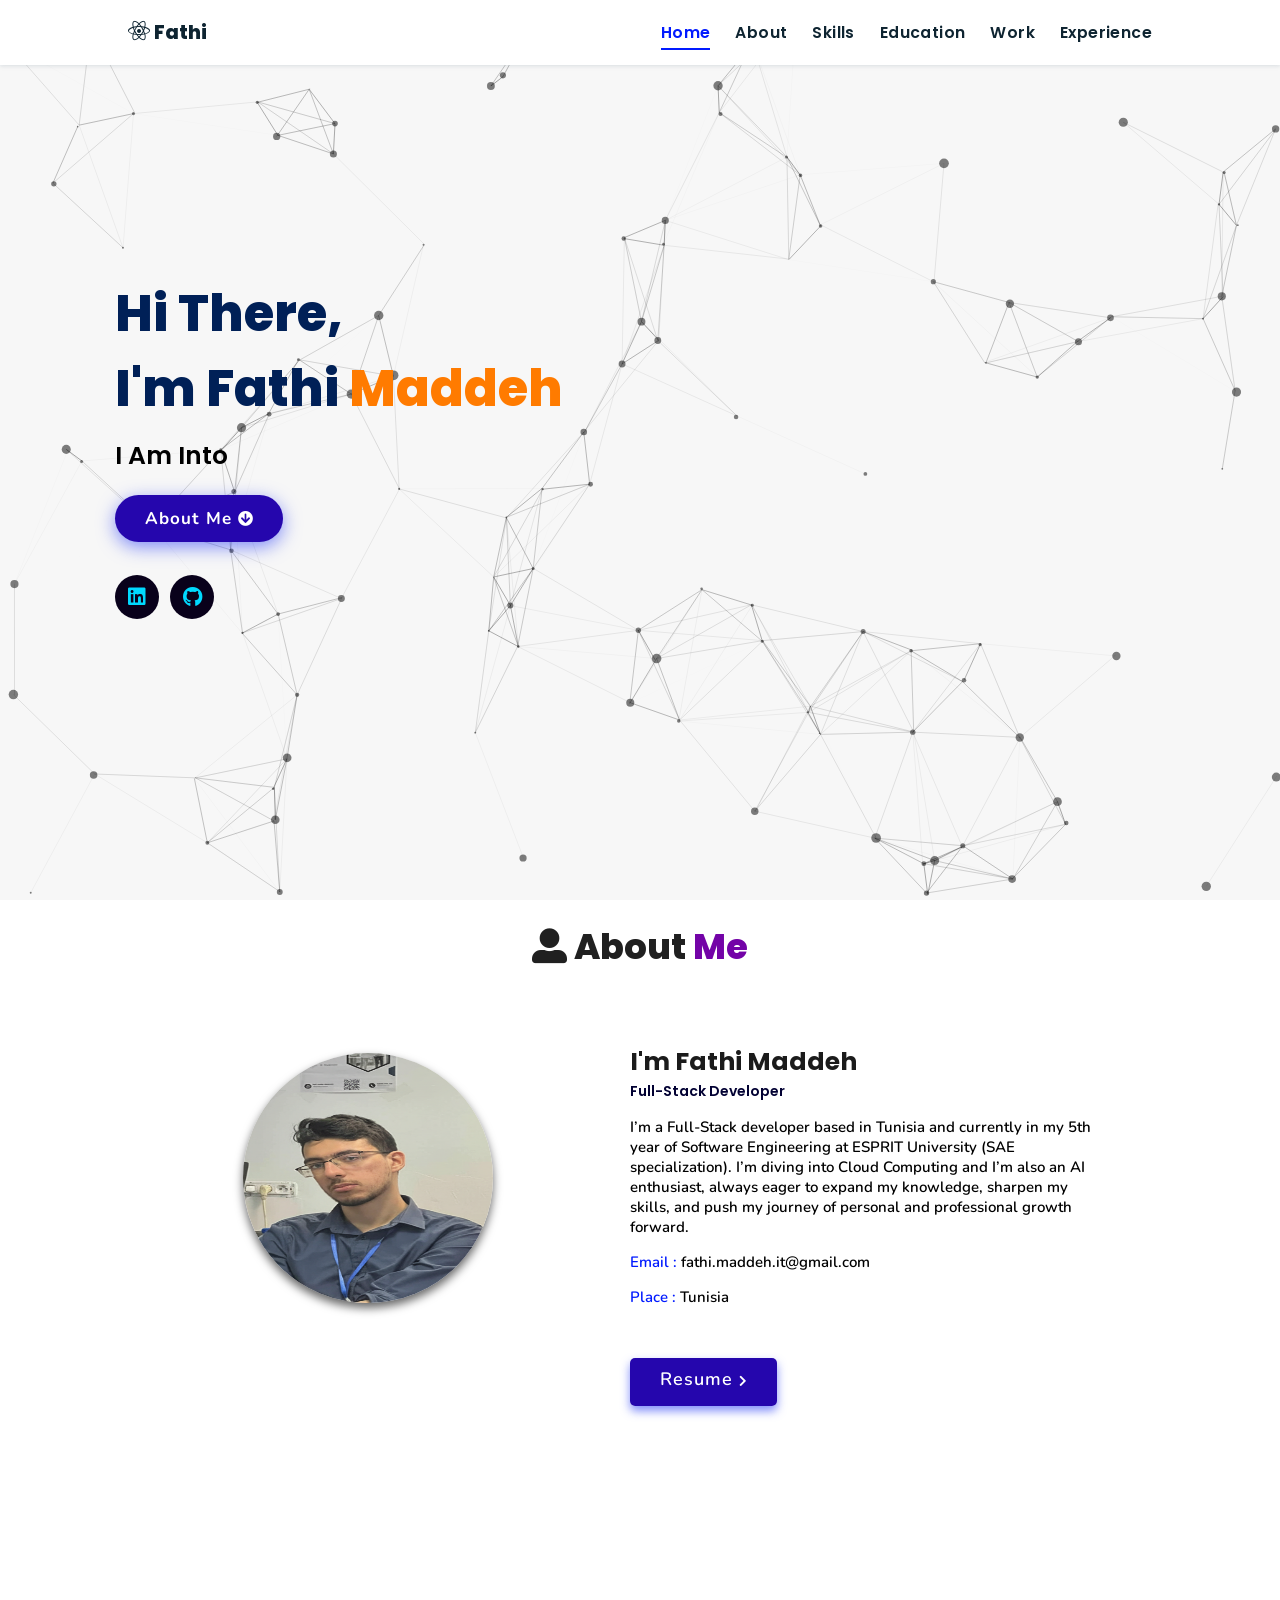
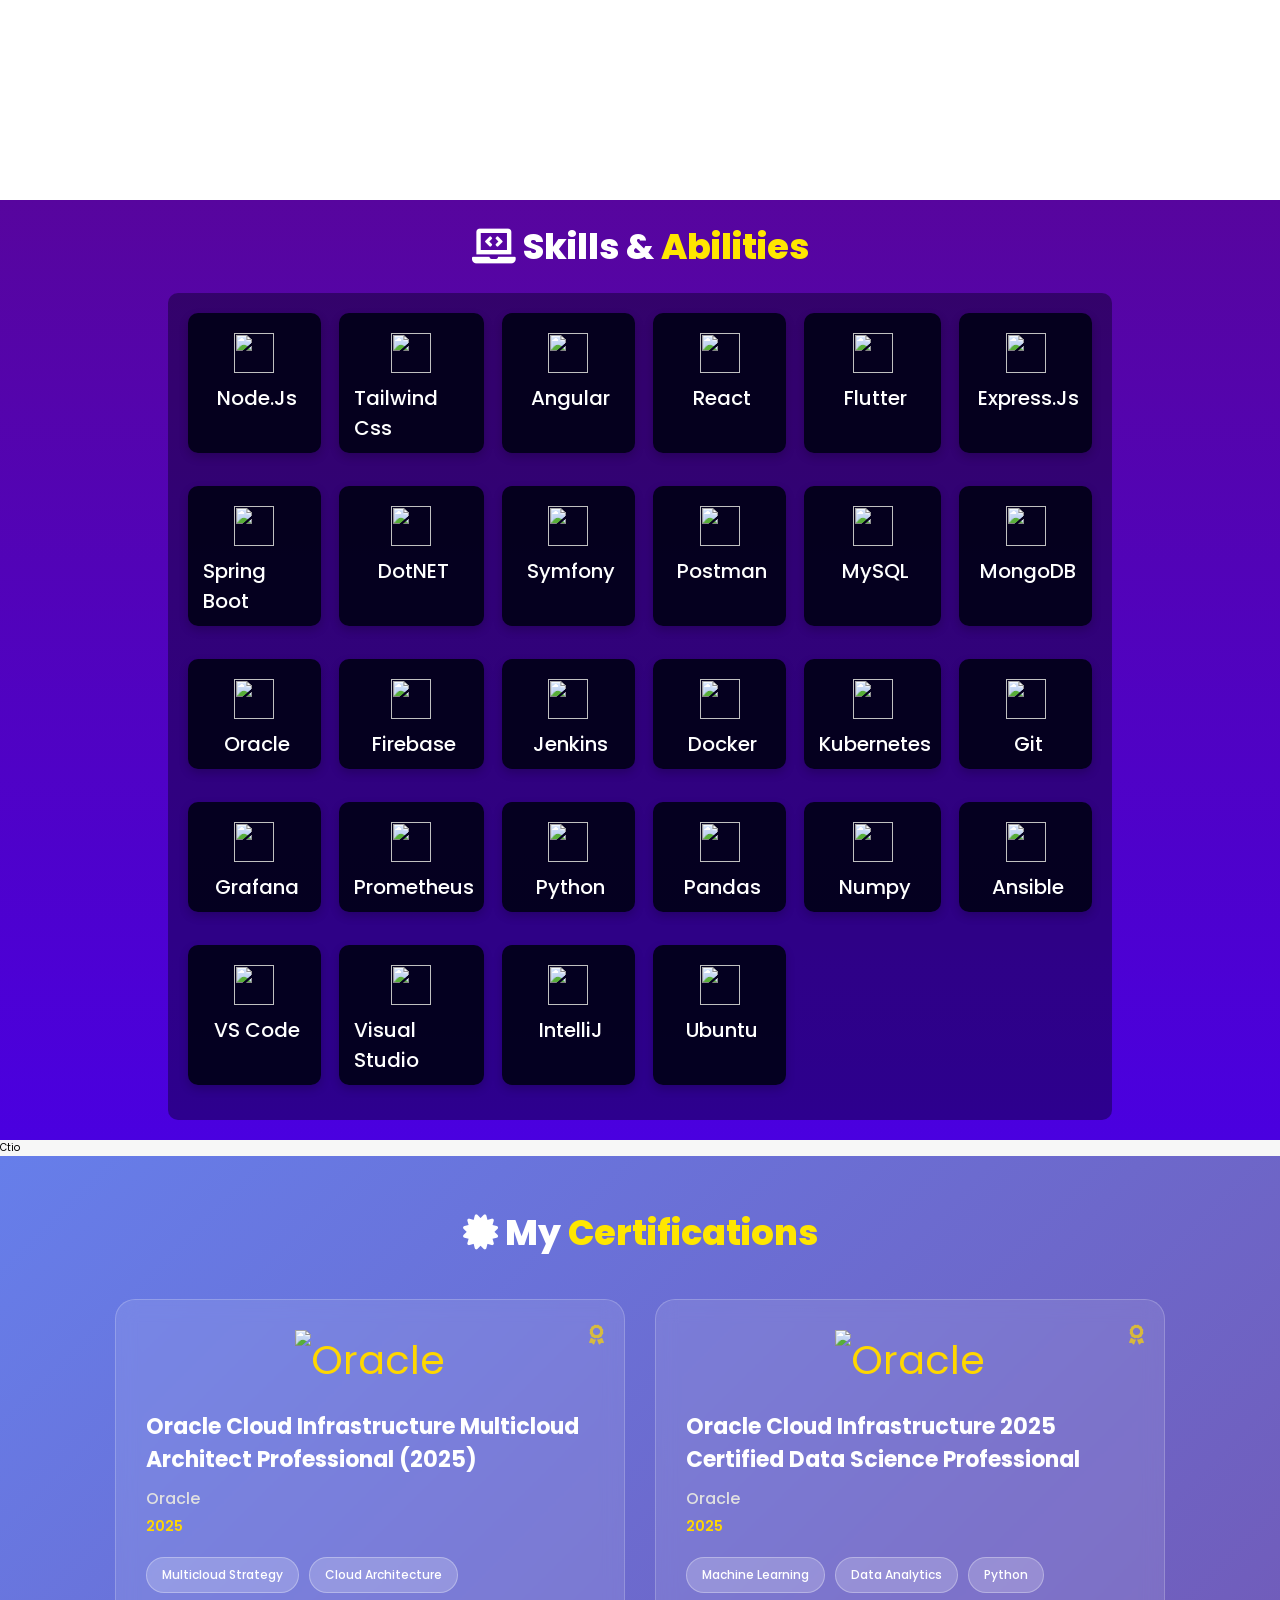
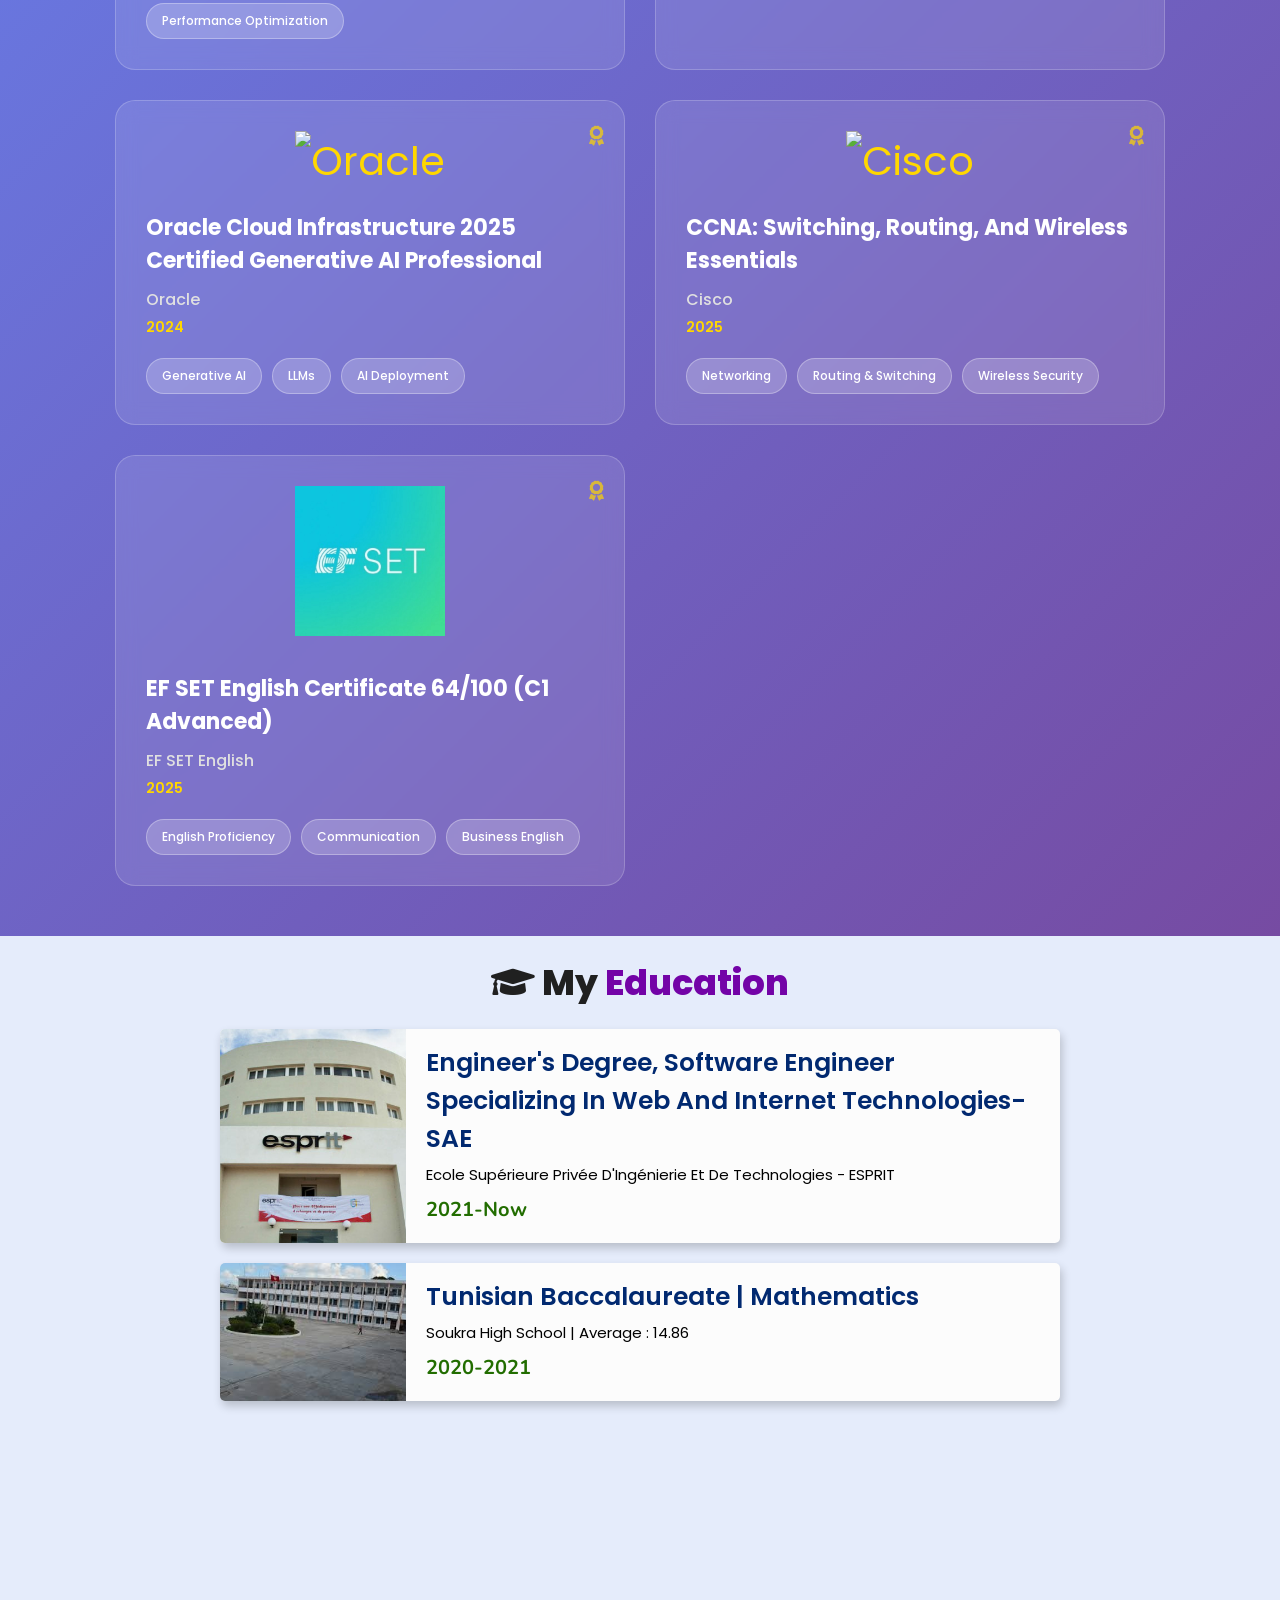
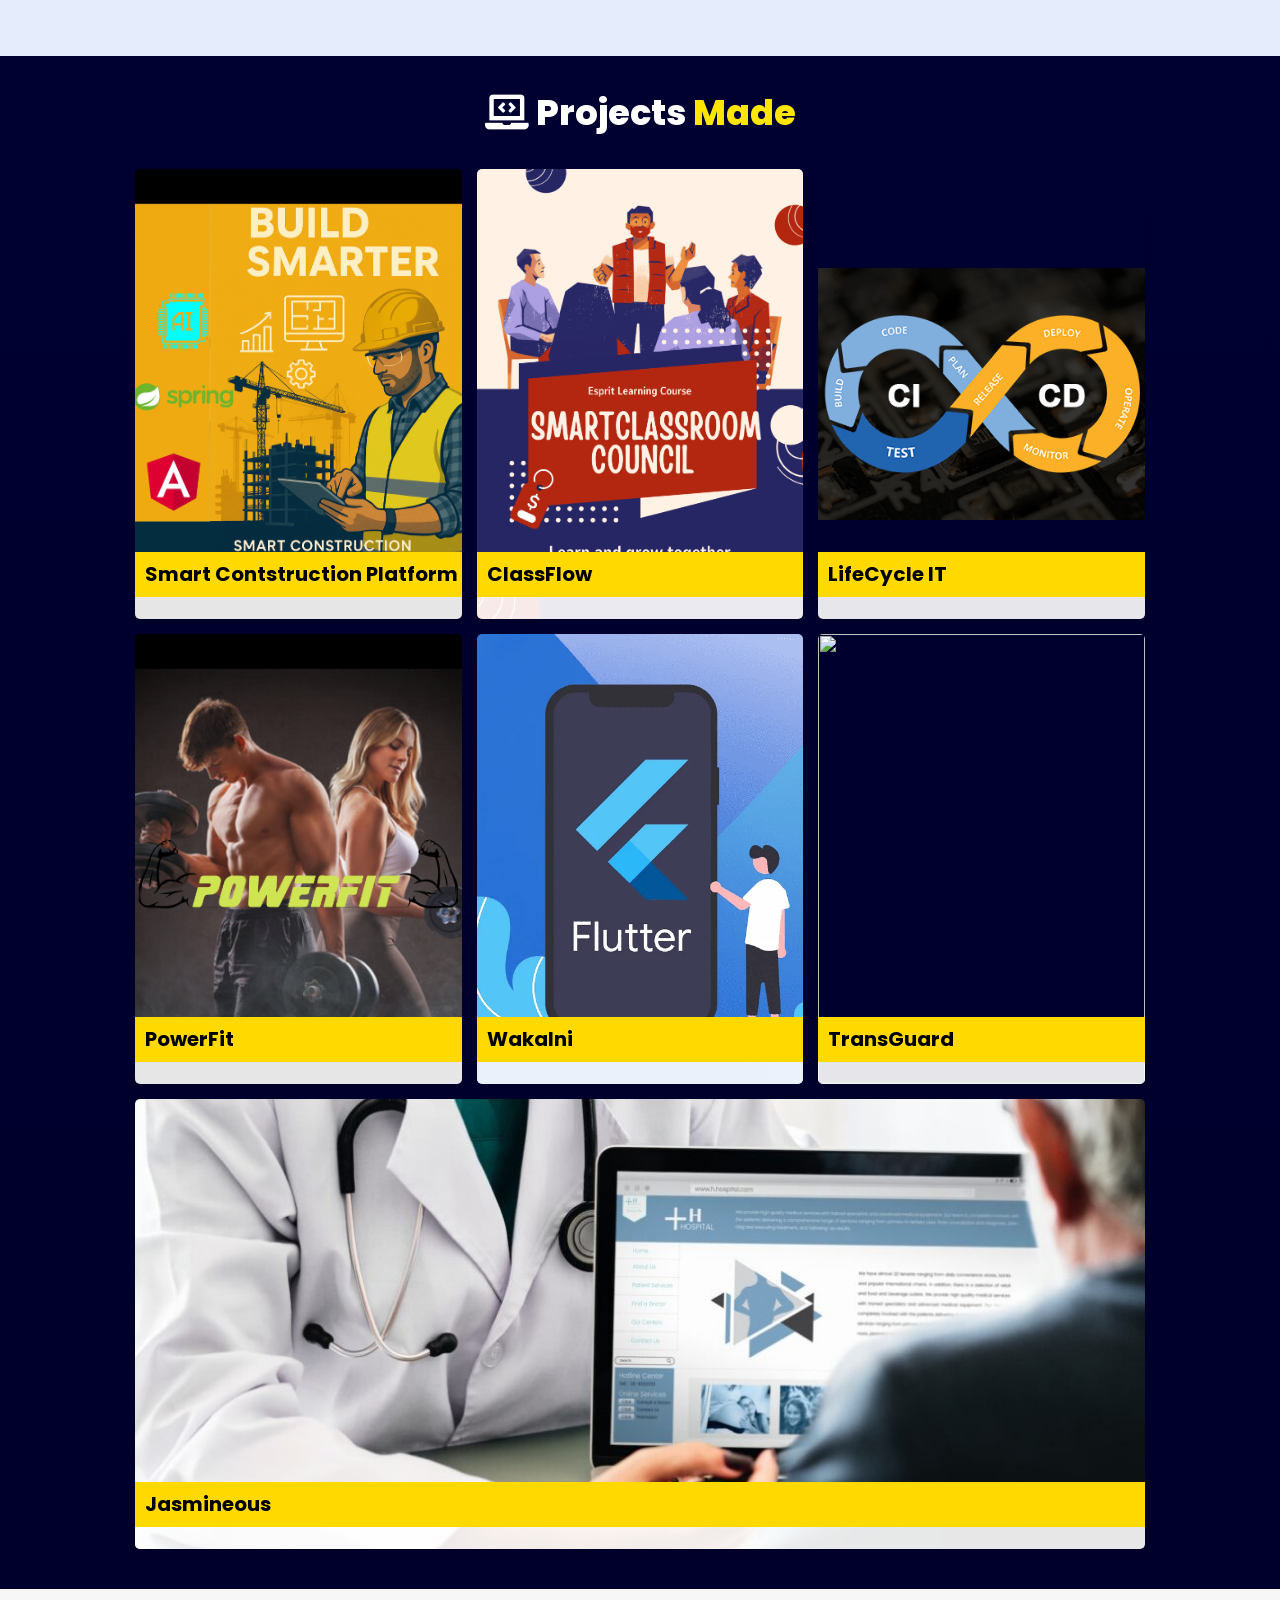
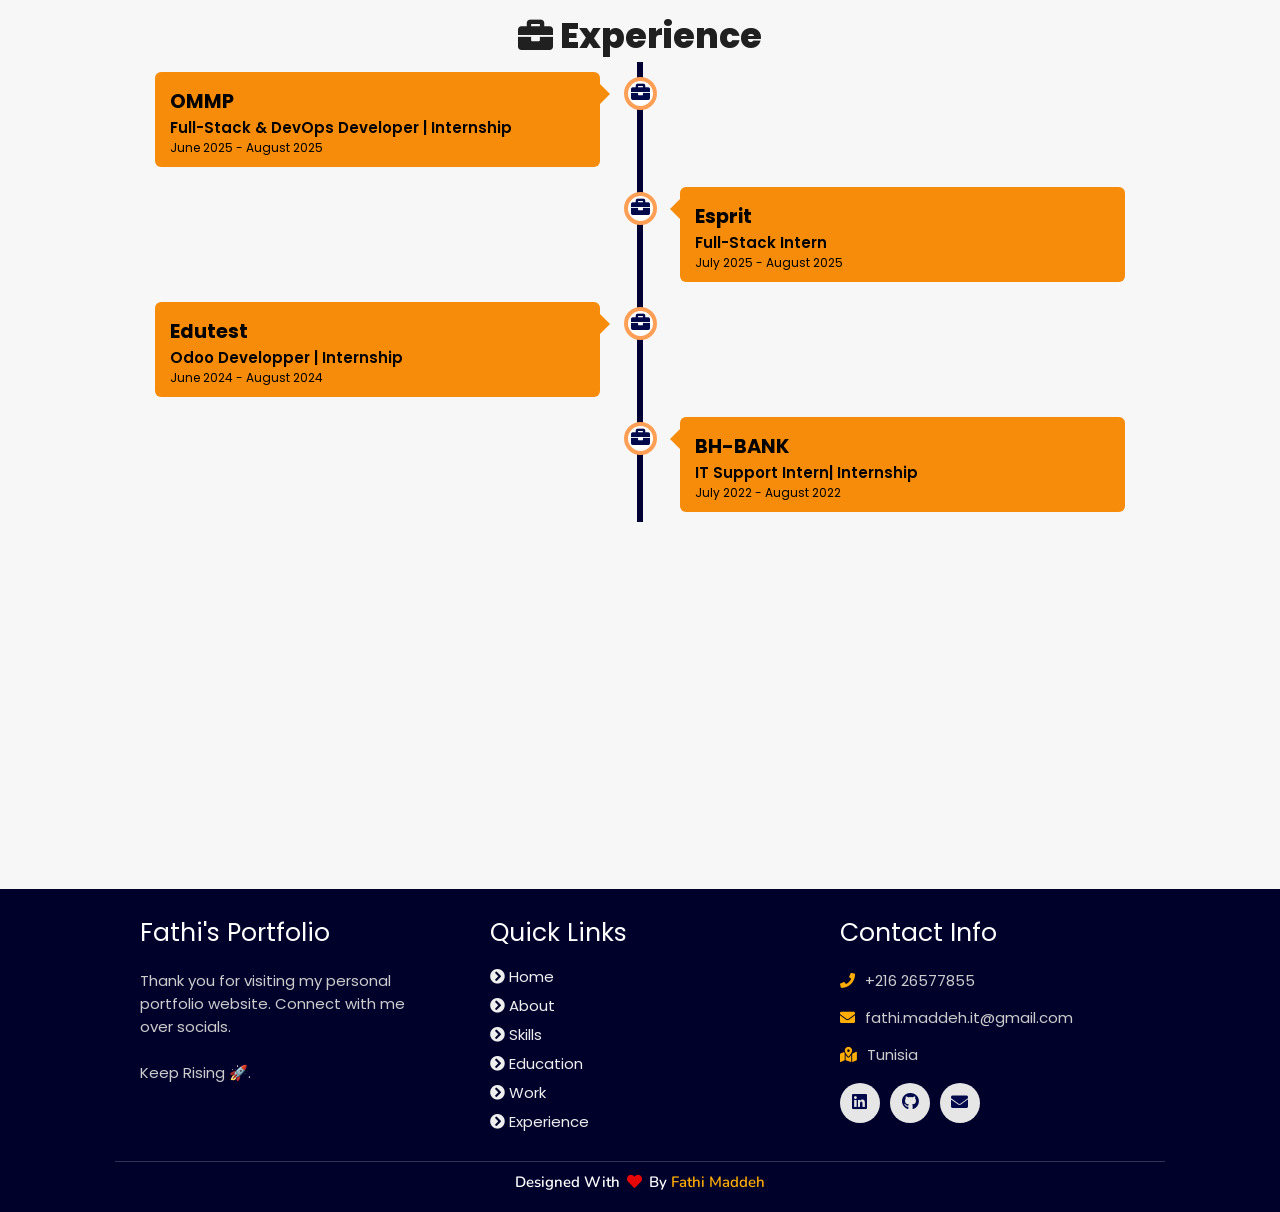
==== index.html @ f74edced "Portfolio update" ====
<!DOCTYPE html>
<html lang="en">
  <head>
    <meta charset="UTF-8" />
    <meta http-equiv="X-UA-Compatible" content="IE=edge" />
    <meta name="viewport" content="width=device-width, initial-scale=1.0" />
    <meta
      name="keywords"
      content="jigar sable, portfolio, jigar, full stack dev, personal portfolio lifecodes, portfolio design, portfolio website, personal portfolio"
    />
    <meta
      name="description"
      content="Welcome to Jigar's Portfolio. Full-Stack Web Developer and Android App Developer"
    />
    <!-- Custom CSS -->
    <link rel="stylesheet" href="./assets/css/style.css" />
    <!-- Font Awesome -->
    <link
      rel="stylesheet"
      href="https://cdnjs.cloudflare.com/ajax/libs/font-awesome/5.15.3/css/all.min.css"
      integrity="sha512-iBBXm8fW90+nuLcSKlbmrPcLa0OT92xO1BIsZ+ywDWZCvqsWgccV3gFoRBv0z+8dLJgyAHIhR35VZc2oM/gI1w=="
      crossorigin="anonymous"
      referrerpolicy="no-referrer"
    />
    <!-- Favicon -->
    <link
      id="favicon"
      rel="shortcut icon"
      href="./assets/images/cmsoon.png"
      type="image/x-png"
    />
    <title>Portfolio | Fathi</title>
  </head>
  <body oncontextmenu="return false">
    <!-- pre loader -->
    <!-- <div class="loader-container">
  <img draggable="false" src="./assets/images/preloader.gif" alt="">
</div> -->

    <!-- navbar starts -->
    <header>
      <a href="/" class="logo"><i class="fab fa-react"></i> Fathi</a>

      <div id="menu" class="fas fa-bars"></div>
      <nav class="navbar">
        <ul>
          <li><a class="active" href="#home">Home</a></li>
          <li><a href="#about">About</a></li>
          <li><a href="#skills">Skills</a></li>
          <li><a href="#education">Education</a></li>
          <li><a href="#work">Work</a></li>
          <li><a href="#experience">Experience</a></li>
          <!-- <li><a href="#contact">Contact</a></li> -->
        </ul>
      </nav>
    </header>
    <!-- navbar ends -->

    <!-- hero section starts -->
    <section class="home" id="home">
      <div id="particles-js"></div>

      <div class="content">
        <h2>
          Hi There,<br />
          I'm Fathi <span>Maddeh</span>
        </h2>
        <p>i am into <span class="typing-text"></span></p>
        <a href="#about" class="btn"
          ><span>About Me</span>
          <i class="fas fa-arrow-circle-down"></i>
        </a>
        <div class="socials">
          <ul class="social-icons">
            <li>
              <a
                class="linkedin"
                aria-label="LinkedIn"
                href="https://www.linkedin.com/in/fathi-maddeh-7323a637a/"
                target="_blank"
                ><i class="fab fa-linkedin"></i
              ></a>
            </li>
            <li>
              <a
                class="github"
                aria-label="GitHub"
                href="https://github.com/fathi151"
                target="_blank"
                ><i class="fab fa-github"></i
              ></a>
            </li>
          </ul>
        </div>
      </div>
    </section>
    <!-- hero section ends -->
    <style>
      .image img {
        @media (max-width: 768px) {
          .image img {
            width: 40px;
          }
        }

        @media (max-width: 480px) {
          .image img {
            width: 40px;
          }
        }
      }
    </style>

    <!-- about section starts -->
    <section class="about" id="about">
      <h2 class="heading">
        <i class="fas fa-user-alt"></i> About <span>Me</span>
      </h2>

      <div class="row">
        <div class="image">
          <img
            draggable="false"
            class="tilt"
            src="./assets/images/fathi.png"
            alt=""
            style="width: 250px; height: 250px; border-radius: 50%"
          />
        </div>
        <div class="content">
          <h3>I'm Fathi Maddeh</h3>
          <span class="tag">Full-Stack Developer</span>

          <p>
      I’m a Full-Stack developer based in Tunisia and currently in my 5th year of Software Engineering at ESPRIT University (SAE specialization).
I’m diving into Cloud Computing and I’m also an AI enthusiast, always eager to expand my knowledge, sharpen my skills, and push my journey of personal and professional growth forward.
          </p>

          <div class="box-container">
            <!-- <div class="box">
              <p><span> age: </span> 20</p>
              <p><span> phone : </span> +91 XXX-XXX-XXXX</p>
            </div> -->
            <div class="box">
              <p><span> email : </span> fathi.maddeh.it@gmail.com</p>
              <p><span> place : </span>Tunisia</p>
            </div>
          </div>

          <div class="resumebtn">
            <a
              href="./FATHI Maddeh-CV-EN.pdf.pdf"
              download="FATHI_Maddeh_CV_EN.pdf"
              class="btn"
            >
              <span>Resume</span>
              <i class="fas fa-chevron-right"></i>
            </a>
          </div>
        </div>
      </div>
    </section>
    <!-- about section ends -->

    <!-- skills section starts -->
    <section class="skills" id="skills">
      <h2 class="heading">
        <i class="fas fa-laptop-code"></i> Skills & <span>Abilities</span>
      </h2>

      <div class="container">
        <div class="row" id="skillsContainer">
          <!-- Start of icons -->
          <!-- <div class="bar">
            <div class="info">
              <img
                src="https://cdn.jsdelivr.net/gh/devicons/devicon/icons/c/c-original.svg"
                width="40"
                height="40"
              /><span>C</span>
            </div>
          </div>
          <div class="bar">
            <div class="info">
              <img
                src="https://cdn.jsdelivr.net/gh/devicons/devicon/icons/cplusplus/cplusplus-original.svg"
                width="40"
                height="40"
              /><span>C++</span>
            </div>
          </div>
          <div class="bar">
            <div class="info">
              <img
                src="https://cdn.jsdelivr.net/gh/devicons/devicon/icons/csharp/csharp-original.svg"
                width="40"
                height="40"
              /><span>C#</span>
            </div>
          </div>
          <div class="bar">
            <div class="info">
              <img
                src="https://cdn.jsdelivr.net/gh/devicons/devicon/icons/php/php-original.svg"
                width="40"
                height="40"
              /><span>PHP</span>
            </div>
          </div>
          <div class="bar">
            <div class="info">
              <img
                src="https://cdn.jsdelivr.net/gh/devicons/devicon/icons/java/java-original.svg"
                width="40"
                height="40"
              /><span>Java</span>
            </div>
          </div>
          <div class="bar">
            <div class="info">
              <img
                src="https://cdn.simpleicons.org/dart/0175C2"
                width="40"
                height="40"
              /><span>Dart</span>
            </div>
          </div>
          <div class="bar">
            <div class="info">
              <img
                src="https://cdn.simpleicons.org/kotlin/7F52FF"
                width="40"
                height="40"
              /><span>Kotlin</span>
            </div>
          </div>
          <div class="bar">
            <div class="info">
              <img
                src="https://cdn.jsdelivr.net/gh/devicons/devicon/icons/javascript/javascript-original.svg"
                width="40"
                height="40"
              /><span>JavaScript</span>
            </div>
          </div>
          <div class="bar">
            <div class="info">
              <img
                src="https://cdn.jsdelivr.net/gh/devicons/devicon/icons/typescript/typescript-original.svg"
                width="40"
                height="40"
              /><span>TypeScript</span>
            </div>
          </div>
          <div class="bar">
            <div class="info">
              <img
                src="https://cdn.jsdelivr.net/gh/devicons/devicon/icons/jquery/jquery-original.svg"
                width="40"
                height="40"
              /><span>jQuery</span>
            </div>
          </div>
          <div class="bar">
            <div class="info">
              <img
                src="https://cdn.simpleicons.org/html5/E34F26"
                width="40"
                height="40"
              /><span>HTML5</span>
            </div>
          </div>
          <div class="bar">
            <div class="info">
              <img
                src="https://cdn.simpleicons.org/css3/1572B6"
                width="40"
                height="40"
              /><span>CSS3</span>
            </div>
          </div> -->
          <div class="bar">
            <div class="info">
              <img
                src="https://cdn.jsdelivr.net/gh/devicons/devicon/icons/nodejs/nodejs-original.svg"
                width="40"
                height="40"
              /><span>Node.js</span>
            </div>
          </div>
          <div class="bar">
            <div class="info">
              <img
                src="https://cdn.simpleicons.org/tailwindcss/06B6D4"
                width="40"
                height="40"
              /><span>Tailwind css</span>
            </div>
          </div>
          <div class="bar">
            <div class="info">
              <img
                src="https://cdn.jsdelivr.net/gh/devicons/devicon/icons/angularjs/angularjs-original.svg"
                width="40"
                height="40"
              /><span>Angular</span>
            </div>
          </div>
          <div class="bar">
            <div class="info">
              <img
                src="https://cdn.jsdelivr.net/gh/devicons/devicon/icons/react/react-original.svg"
                width="40"
                height="40"
              /><span>React</span>
            </div>
          </div>
          <div class="bar">
            <div class="info">
              <img
                src="https://cdn.simpleicons.org/flutter/02569B"
                width="40"
                height="40"
              /><span>Flutter</span>
            </div>
          </div>
          <div class="bar">
            <div class="info">
              <img
                src="https://skillicons.dev/icons?i=express"
                width="40"
                height="40"
              /><span>Express.js</span>
            </div>
          </div>
          <div class="bar">
            <div class="info">
              <img
                src="https://cdn.jsdelivr.net/gh/devicons/devicon/icons/spring/spring-original.svg"
                width="40"
                height="40"
              /><span>Spring Boot</span>
            </div>
          </div>
          <div class="bar">
            <div class="info">
              <img
                src="https://cdn.simpleicons.org/dotnet/512BD4"
                width="40"
                height="40"
              /><span>DotNET</span>
            </div>
          </div>
          <div class="bar">
            <div class="info">
              <img
                src="https://skillicons.dev/icons?i=symfony"
                width="40"
                height="40"
              /><span>Symfony</span>
            </div>
          </div>
          <div class="bar">
            <div class="info">
              <img
                src="https://cdn.simpleicons.org/postman/FF6C37"
                width="40"
                height="40"
              /><span>Postman</span>
            </div>
          </div>
          <div class="bar">
            <div class="info">
              <img
                src="https://cdn.simpleicons.org/mysql/4479A1"
                width="40"
                height="40"
              /><span>MySQL</span>
            </div>
          </div>
          <div class="bar">
            <div class="info">
              <img
                src="https://cdn.simpleicons.org/mongodb/47A248"
                width="40"
                height="40"
              /><span>MongoDB</span>
            </div>
          </div>
          <div class="bar">
            <div class="info">
              <img
                src="https://cdn.jsdelivr.net/gh/devicons/devicon/icons/oracle/oracle-original.svg"
                width="40"
                height="40"
              /><span>Oracle</span>
            </div>
          </div>
          <div class="bar">
            <div class="info">
              <img
                src="https://cdn.jsdelivr.net/gh/devicons/devicon/icons/firebase/firebase-plain.svg"
                width="40"
                height="40"
              /><span>Firebase</span>
            </div>
          </div>
          <!-- <div class="bar">
            <div class="info">
              <img
                src="https://cdn.jsdelivr.net/gh/devicons/devicon/icons/vagrant/vagrant-original.svg"
                width="40"
                height="40"
              /><span>Vagrant</span>
            </div>
          </div> -->
          <div class="bar">
            <div class="info">
              <img
                src="https://skillicons.dev/icons?i=jenkins"
                width="40"
                height="40"
              /><span>Jenkins</span>
            </div>
          </div>
          <div class="bar">
            <div class="info">
              <img
                src="https://cdn.jsdelivr.net/gh/devicons/devicon/icons/docker/docker-plain-wordmark.svg"
                width="40"
                height="40"
              /><span>Docker</span>
            </div>
          </div>
           <div class="bar">
            <div class="info">
             
            <img src="https://cdn.jsdelivr.net/gh/devicons/devicon@latest/icons/kubernetes/kubernetes-original.svg" 
          
                width="40"
                height="40"
              /><span>Kubernetes</span>
            </div>
          </div>
          <div class="bar">
            <div class="info">
              <img
                src="https://cdn.jsdelivr.net/gh/devicons/devicon/icons/git/git-original.svg"
                width="40"
                height="40"
              /><span>Git</span>
            </div>
          </div>
          <div class="bar">
            <div class="info">
              <img
                src="https://cdn.simpleicons.org/grafana/F46800"
                width="40"
                height="40"
              /><span>Grafana</span>
            </div>
          </div>
          <div class="bar">
            <div class="info">
              <img
                src="https://cdn.jsdelivr.net/gh/devicons/devicon/icons/prometheus/prometheus-original.svg"
                width="40"
                height="40"
              /><span>Prometheus</span>
            </div>
          </div>
          <div class="bar">
            <div class="info">
             
            <img src="https://cdn.jsdelivr.net/gh/devicons/devicon@latest/icons/python/python-original.svg" 
          
                width="40"
                height="40"
              /><span>Python</span>
            </div>
          </div>
          <div class="bar">
            <div class="info">
            
            <img src="https://cdn.jsdelivr.net/gh/devicons/devicon@latest/icons/pandas/pandas-original.svg"
                width="40"
                height="40"
              /><span>Pandas</span>
            </div>
          </div>
          <div class="bar">
            <div class="info">
             
            <img src="https://cdn.jsdelivr.net/gh/devicons/devicon@latest/icons/numpy/numpy-original-wordmark.svg"
                width="40"
                height="40"
              /><span>Numpy</span>
            </div>
          </div>
          <div class="bar">
            <div class="info">
            <img src="https://cdn.jsdelivr.net/gh/devicons/devicon@latest/icons/ansible/ansible-original-wordmark.svg" 
             width="40"
                height="40"
               
              /><span>Ansible</span>
            </div>
          </div>
          <div class="bar">
            <div class="info">
              <img
                src="https://cdn.jsdelivr.net/gh/devicons/devicon/icons/vscode/vscode-original.svg"
                width="40"
                height="40"
              /><span>VS Code</span>
            </div>
          </div>
          <div class="bar">
            <div class="info">
              <img
                src="https://cdn.jsdelivr.net/gh/devicons/devicon/icons/visualstudio/visualstudio-plain.svg"
                width="40"
                height="40"
              /><span>Visual Studio</span>
            </div>
          </div>
          <div class="bar">
            <div class="info">
              <img
                src="https://cdn.jsdelivr.net/gh/devicons/devicon/icons/intellij/intellij-original.svg"
                width="40"
                height="40"
              /><span>IntelliJ</span>
            </div>
          </div>
          <div class="bar">
            <div class="info">
              <img
                src="https://cdn.simpleicons.org/ubuntu/E95420"
                width="40"
                height="40"
              /><span>Ubuntu</span>
            </div>
          </div>
          <!-- End of icons -->
        </div>
      </div>
    </section>

    <!-- skills section ends -->
ctio
    <!-- certifications section starts -->
    <section class="certifications" id="certifications">
      <h2 class="heading">
        <i class="fas fa-certificate"></i> My <span>Certifications</span>
      </h2>

     <div class="cert-container">

  <!-- Oracle Multicloud Architect -->
  <div class="cert-card">
    <div class="cert-icon">
      <img src="https://cdn.jsdelivr.net/gh/devicons/devicon/icons/oracle/oracle-original.svg" width="150" height="150" alt="Oracle" />
    </div>
    <div class="cert-content">
      <h3>Oracle Cloud Infrastructure Multicloud Architect Professional (2025)</h3>
      <p class="cert-issuer">Oracle</p>
      <p class="cert-date">2025</p>
      <div class="cert-skills">
        <span>Multicloud Strategy</span>
        <span>Cloud Architecture</span>
        <span>Performance Optimization</span>
      </div>
    </div>
    <div class="cert-badge">
      <i class="fas fa-award"></i>
    </div>
  </div>

  <!-- Oracle Data Science Professional -->
  <div class="cert-card">
    <div class="cert-icon">
      <img src="https://cdn.jsdelivr.net/gh/devicons/devicon/icons/oracle/oracle-original.svg" width="150" height="150" alt="Oracle" />
    </div>
    <div class="cert-content">
      <h3>Oracle Cloud Infrastructure 2025 Certified Data Science Professional</h3>
      <p class="cert-issuer">Oracle</p>
      <p class="cert-date">2025</p>
      <div class="cert-skills">
        <span>Machine Learning</span>
        <span>Data Analytics</span>
        <span>Python</span>
      </div>
    </div>
    <div class="cert-badge">
      <i class="fas fa-award"></i>
    </div>
  </div>

  <!-- Oracle Generative AI Professional -->
  <div class="cert-card">
    <div class="cert-icon">
      <img src="https://cdn.jsdelivr.net/gh/devicons/devicon/icons/oracle/oracle-original.svg" width="150" height="150" alt="Oracle" />
    </div>
    <div class="cert-content">
      <h3>Oracle Cloud Infrastructure 2025 Certified Generative AI Professional</h3>
      <p class="cert-issuer">Oracle</p>
      <p class="cert-date">2024</p>
      <div class="cert-skills">
        <span>Generative AI</span>
        <span>LLMs</span>
        <span>AI Deployment</span>
      </div>
    </div>
    <div class="cert-badge">
      <i class="fas fa-award"></i>
    </div>
  </div>

  <!-- Cisco CCNA -->
  <div class="cert-card">
    <div class="cert-icon">
      <img src="https://upload.wikimedia.org/wikipedia/commons/6/64/Cisco_logo.svg" width="150" height="150" alt="Cisco" />
    </div>
    <div class="cert-content">
      <h3>CCNA: Switching, Routing, and Wireless Essentials</h3>
      <p class="cert-issuer">Cisco</p>
      <p class="cert-date">2025</p>
      <div class="cert-skills">
        <span>Networking</span>
        <span>Routing & Switching</span>
        <span>Wireless Security</span>
      </div>
    </div>
    <div class="cert-badge">
      <i class="fas fa-award"></i>
    </div>
  </div>

  <!-- EF SET English -->
  <div class="cert-card">
    <div class="cert-icon">
      <img src="assets/images/ef.jpg" width="150" height="150" alt="EF SET English" />
    </div>
    <div class="cert-content">
      <h3>EF SET English Certificate 64/100 (C1 Advanced)</h3>
      <p class="cert-issuer">EF SET English</p>
      <p class="cert-date">2025</p>
      <div class="cert-skills">
        <span>English Proficiency</span>
        <span>Communication</span>
        <span>Business English</span>
      </div>
    </div>
    <div class="cert-badge">
      <i class="fas fa-award"></i>
    </div>
  </div>

</div>

    </section>
    <!-- certifications section ends -->

    <!-- education section starts -->
    <section class="education" id="education">
      <h1 class="heading">
        <i class="fas fa-graduation-cap"></i> My <span>Education</span>
      </h1>

      <!-- <p class="qoute">Education is not the learning of facts, but the training of the mind to think.</p> -->

      <div class="box-container">
        <div class="box">
          <div class="image">
            <img
              draggable="false"
              src="./assets/images/educat/college.jpg"
              alt=""
            />
          </div>
          <div class="content">
            <h3>
              Engineer's degree, Software Engineer specializing in Web and
              Internet technologies-SAE
            </h3>
            <p>
              Ecole Supérieure Privée d'Ingénierie et de Technologies - ESPRIT
            </p>
            <h4>2021-Now</h4>
          </div>
        </div>

        <div class="box">
          <div class="image">
            <img
              draggable="false"
              src="./assets/images/educat/school.jpg"
              alt=""
            />
          </div>
          <div class="content">
            <h3>Tunisian Baccalaureate | Mathematics</h3>
            <p>Soukra High School | average : 14.86    </p>
            <h4>2020-2021</h4>
          </div>
        </div>
      </div>
    </section>
    <!-- education section ends -->

    <!-- work project section starts -->
    <section class="work" id="work">
       <h2 class="heading">
         <i class="fas fa-laptop-code"></i> Projects <span>Made</span>
       </h2>

       <!-- Modal -->
       <div class="modal-overlay" id="projectModal" style="display: none !important;">
         <div class="modal-content">
           <span class="close-button">&times;</span>
           <div class="modal-container">
             <div class="modal-left">
               <div class="screenshot-carousel">
                 <div class="screenshot-strip">
                   <!-- Screenshots will be added dynamically -->
                 </div>
               </div>
             </div>
             <div class="modal-right">
               <div class="modal-details">
                 <h2 id="modal-title">
                   Project Title
                   <span class="project-year">
                     <i class="far fa-calendar-alt"></i> <span id="modal-year">2023</span>
                   </span>
                 </h2>
                 <div class="project-description">
                   <p id="modal-description">Project description will be displayed here.</p>
                 </div>
                 <div class="project-tags" id="modal-tags">
                   <!-- Tags will be added dynamically -->
                 </div>
                 <div class="project-links">
                   <a href="#" target="_blank" class="btn btn-small" id="modal-demo-link">
                     <i class="fas fa-external-link-alt"></i> Live Demo
                   </a>
                   <a href="#" target="_blank" class="btn btn-small btn-outline" id="modal-code-link">
                     <i class="fab fa-github"></i> View Code
                   </a>
                 </div>
               </div>
             </div>
           </div>
         </div>
       </div>

       <div class="box-container">
        <div class="box tilt">
          <img
            draggable="false"
            src="./assets/images/projects/build.png"
            alt=""
          />
          <div class="content">
            <div class="tag">
              <h3>Smart Contstruction Platform</h3>
            </div>
            <div class="desc">
              <p>
            Construction is a digital platform that streamlines and optimizes construction project management through a scalable microservices architecture.
              </p>
             <div class="btns">
                <a href="javascript:void(0)" class="btn view-project"><i class="fas fa-eye"></i> View</a>
                <a href="https://github.com/ahmedboughdiri-it/Application_web_modulaire_de_Gestion_de_Projet_de-_Construction.git" class="btn" target="_blank">Code <i class="fas fa-code"></i></a>
              </div>
            </div>
          </div>
        </div>
        <div class="box tilt">
          <img
            draggable="false"
            src="./assets/images/Smart.png"
            alt=""
          />
          <div class="content">
            <div class="tag">
              <h3>ClassFlow</h3>
            </div>
            <div class="desc">
              <p>
             ClassFlow is a digital platform that modernizes class councils by enabling teachers, administrators, and parents to manage evaluations, share feedback, and generate reports seamlessly through an online system.
              </p>
              <div class="btns">
                <a href="javascript:void(0)" class="btn view-project"><i class="fas fa-eye"></i> View</a>
                <a href="https://github.com/fathi151/digitalConseil" class="btn" target="_blank">Code <i class="fas fa-code"></i></a>
              </div>
            </div>
          </div>
        </div>
 
<div class="box tilt">
  <img
    draggable="false"
    src="./assets/images/projects/devops.png"
    alt=""
    class="small-img"
  />



          <div class="content">
            <div class="tag">
              <h3>LifeCycle IT</h3>
            </div>
            <div class="desc">
              <p>
                Continuous Integration and Continuous Deployment (CI/CD) for
                SpringBoot project.
              </p>
              <div class="btns">
                <a href="javascript:void(0)" class="btn view-project"><i class="fas fa-eye"></i> View</a>
                <a href="https://github.com/fathi151/LifeCycle_IT.git" class="btn" target="_blank">Code <i class="fas fa-code"></i></a>
              </div>
            </div>
          </div>
        </div>
        <div class="box tilt">
          <img
            draggable="false"
            src="./assets/images/powerfit.png"
            alt=""
          />
          <div class="content">
            <div class="tag">
              <h3>PowerFit</h3>
            </div>
            <div class="desc">
              <p>
               PowerFit is a smart gym application for managing memberships, workouts, coaching sessions, and payments
              </p>
              <div class="btns">
                <a href="javascript:void(0)" class="btn view-project"><i class="fas fa-eye"></i> View</a>
                <a href="https://github.com/fathi151/GymAPP.git" class="btn" target="_blank">Code <i class="fas fa-code"></i></a>
              </div>
            </div>
          </div>
        </div>
        <div class="box tilt">
          <img
            draggable="false"
            src="./assets/images/projects/flutter.png"
            alt=""
          />
          <div class="content">
            <div class="tag">
              <h3>Wakalni</h3>
            </div>
            <div class="desc">
              <p>
                Conception and development of a mobile application that gathers
                IT news and events in Tunisia .
              </p>
              <div class="btns">
                <a href="javascript:void(0)" class="btn view-project"><i class="fas fa-eye"></i> View</a>
                <a href="https://github.com/fathi151/Wakalni.git" class="btn" target="_blank">Code <i class="fas fa-code"></i></a>
              </div>
            </div>
          </div>
        </div>
        <div class="box tilt">
          <img draggable="false" src="./assets/images/Bank.png" alt="" />
          <div class="content">
            <div class="tag">
              <h3>TransGuard</h3>
            </div>
            <div class="desc">
              <p>
              The Banking Fraud Detection System uses machine learning and real-time analytics to identify and monitor suspicious transactions, providing interactive dashboards and advanced monitoring tools for enhanced security
              </p>
              <div class="btns">
                <a href="javascript:void(0)" class="btn view-project"><i class="fas fa-eye"></i> View</a>
                <a href="https://github.com/fathi151/Bank-Fraud-Detection.git" class="btn" target="_blank">Code <i class="fas fa-code"></i></a>
              </div>
            </div>
          </div>
        </div>
        <div class="box tilt">
          <img
            draggable="false"
            src="./assets/images/projects/jas.png"
            alt=""
          />
          <div class="content">
            <div class="tag">
              <h3>Jasmineous</h3>
            </div>
            <div class="desc">
              <p>Conception and development of a medical website.</p>
              <div class="btns">
                <a href="javascript:void(0)" class="btn view-project"><i class="fas fa-eye"></i> View</a>
                <a href="https://github.com/fathi151/Jasmineous.git" class="btn" target="_blank">Code <i class="fas fa-code"></i></a>
              </div>
            </div>
          </div>
        </div>
 
      </div>
    </section>
    <!-- work project section ends -->

    <!-- experience section starts -->
    <section class="experience" id="experience">
      <h2 class="heading"><i class="fas fa-briefcase"></i> Experience</h2>

      <div class="timeline">
        <div class="container left">
          <div class="content">
            <div class="tag">
              <h2>OMMP</h2>
            </div>
            <div class="desc">
              <h3>Full-Stack & DevOps Developer | Internship</h3>
              <p>June 2025 - August 2025</p>
            </div>
          </div>
        </div>
        <div class="container right">
          <div class="content">
            <div class="tag">
              <h2>Esprit</h2>
            </div>
            <div class="desc">
              <h3>Full-Stack Intern</h3>
              <p>July 2025 - August 2025</p>
            </div>
          </div>
        </div>

        <div class="container left">
          <div class="content">
            <div class="tag">
              <h2>Edutest</h2>
            </div>
            <div class="desc">
              <h3>odoo developper | Internship</h3>
              <p>June 2024 - August 2024</p>
            </div>
          </div>
        </div>

        <div class="container right">
          <div class="content">
            <div class="tag">
              <h2>BH-BANK</h2>
            </div>
            <div class="desc">
              <h3>IT Support Intern| Internship</h3>
              <p>July 2022 - August 2022</p>
            </div>
          </div>
        </div>
      </div>
    </section>
    <!-- experience section ends -->

    <!-- contact section starts -->
    <!-- <section class="contact" id="contact">
      <h2 class="heading">
        <i class="fas fa-headset"></i> Get in <span>Touch</span>
      </h2>

      <div class="container">
        <div class="content">
          <div class="image-box">
            <img draggable="false" src="./assets/images/contact1.png" alt="" />
          </div>
          <form id="contact-form">
            <div class="form-group">
              <div class="field">
                <input type="text" name="name" placeholder="Name" required />
                <i class="fas fa-user"></i>
              </div>
              <div class="field">
                <input type="text" name="email" placeholder="Email" required />
                <i class="fas fa-envelope"></i>
              </div>
              <div class="field">
                <input type="text" name="phone" placeholder="Phone" />
                <i class="fas fa-phone-alt"></i>
              </div>
              <div class="message">
                <textarea
                  placeholder="Message"
                  name="message"
                  required
                ></textarea>
                <i class="fas fa-comment-dots"></i>
              </div>
            </div>
            <div class="button-area">
              <button type="submit">
                Submit <i class="fa fa-paper-plane"></i>
              </button>
            </div>
          </form>
        </div>
      </div>
    </section> -->
    <!-- contact section ends -->

    <!-- footer section starts -->
    <section class="footer">
      <div class="box-container">
        <div class="box">
          <h3>Fathi's Portfolio</h3>
          <p>
            Thank you for visiting my personal portfolio website. Connect with
            me over socials. <br />
            <br />
            Keep Rising 🚀.
          </p>
        </div>

        <div class="box">
          <h3>quick links</h3>
          <a href="#home"><i class="fas fa-chevron-circle-right"></i> home</a>
          <a href="#about"><i class="fas fa-chevron-circle-right"></i> about</a>
          <a href="#skills"
            ><i class="fas fa-chevron-circle-right"></i> skills</a
          >
          <a href="#education"
            ><i class="fas fa-chevron-circle-right"></i> education</a
          >
          <a href="#work"><i class="fas fa-chevron-circle-right"></i> work</a>
          <a href="#experience"
            ><i class="fas fa-chevron-circle-right"></i> experience</a
          >
        </div>

        <div class="box">
          <h3>contact info</h3>
          <p><i class="fas fa-phone"></i>+216 26577855</p>
          <p><i class="fas fa-envelope"></i>fathi.maddeh.it@gmail.com</p>
          <p><i class="fas fa-map-marked-alt"></i>Tunisia</p>
          <div class="share">
            <a
              href="https://www.linkedin.com/in/fathi-maddeh-7323a637a/"
              class="fab fa-linkedin"
              aria-label="LinkedIn"
              target="_blank"
            ></a>
            <a
              href="https://github.com/fathi151"
              class="fab fa-github"
              aria-label="GitHub"
              target="_blank"
            ></a>
            <a
              href="mailto:fathi.maddeh.it@gmail.com"
              class="fas fa-envelope"
              aria-label="Mail"
              target="_blank"
            ></a>
          </div>
        </div>
      </div>

      <h1 class="credit">
        Designed with <i class="fa fa-heart pulse"></i> by
        <a href="https://www.linkedin.com/in/jigar-sable"> Fathi Maddeh</a>
      </h1>
    </section>
    <!-- footer section ends -->

    <!-- scroll top btn -->
    <a
      href="#home"
      aria-label="ScrollTop"
      class="fas fa-angle-up"
      id="scroll-top"
      style="margin-top: 40px"
    ></a>
    <!-- scroll back to top -->

    
     <!-- ==== ALL MAJOR JAVASCRIPT CDNS STARTS ==== -->
     <!-- jquery cdn -->
    <script
      src="https://cdnjs.cloudflare.com/ajax/libs/jquery/3.6.0/jquery.min.js"
      integrity="sha512-894YE6QWD5I59HgZOGReFYm4dnWc1Qt5NtvYSaNcOP+u1T9qYdvdihz0PPSiiqn/+/3e7Jo4EaG7TubfWGUrMQ=="
      crossorigin="anonymous"
      referrerpolicy="no-referrer"
    ></script>

    <!-- typed.js cdn -->
    <script
      src="https://cdnjs.cloudflare.com/ajax/libs/typed.js/2.0.5/typed.min.js"
      integrity="sha512-1KbKusm/hAtkX5FScVR5G36wodIMnVd/aP04af06iyQTkD17szAMGNmxfNH+tEuFp3Og/P5G32L1qEC47CZbUQ=="
      crossorigin="anonymous"
      referrerpolicy="no-referrer"
    ></script>

    <!-- particle.js links -->
    <script src="./assets/js/particles.min.js"></script>
    <script src="./assets/js/app.js"></script>

    <!-- vanilla tilt.js links -->
    <script
      src="https://cdnjs.cloudflare.com/ajax/libs/vanilla-tilt/1.7.0/vanilla-tilt.min.js"
      integrity="sha512-SttpKhJqONuBVxbRcuH0wezjuX+BoFoli0yPsnrAADcHsQMW8rkR84ItFHGIkPvhnlRnE2FaifDOUw+EltbuHg=="
      crossorigin="anonymous"
      referrerpolicy="no-referrer"
    ></script>

    <!-- scroll reveal anim -->
    <script src="https://unpkg.com/scrollreveal"></script>

    <script
      type="text/javascript"
      src="https://cdn.jsdelivr.net/npm/emailjs-com@3/dist/email.min.js"
    ></script>

    <!-- ==== ALL MAJOR JAVASCRIPT CDNS ENDS ==== -->

    <script src="./assets/js/script.js"></script>
  </body>
</html>
---- assets/css/style.css ----
@import url("https://fonts.googleapis.com/css2?family=Poppins:wght@400;600;700&display=swap");
@import url("https://fonts.googleapis.com/css2?family=Nunito:ital,wght@0,300;0,400;0,600;0,700;1,300;1,400&display=swap");

* {
  margin: 0;
  padding: 0;
  box-sizing: border-box;
  text-decoration: none;
  outline: none;
  border: none;
  text-transform: capitalize;
  transition: all 0.2s linear;
}
html {
  font-size: 62.5%;
  overflow-x: hidden;
  scroll-behavior: smooth;
}
body {
  background: #f7f7f7;
  font-family: "Poppins", sans-serif;
}

*::selection {
  background: #2b3dda;
  color: #fff;
}

html {
  font-size: 62.5%;
  overflow-x: hidden;
}
html::-webkit-scrollbar {
  width: 0.8rem;
}
html::-webkit-scrollbar-track {
  background: rgb(235, 202, 245);
}
html::-webkit-scrollbar-thumb {
  background: #420177;
}

/* pre loader start */
.loader-container {
  position: fixed;
  top: 0;
  left: 0;
  z-index: 10000;
  background: #e6eff1;
  display: flex;
  align-items: center;
  justify-content: center;
  height: 100%;
  width: 100%;
}
.loader-container.fade-out {
  top: -120%;
}
/* pre loader end */

/* navbar starts */
header {
  position: fixed;
  top: 0;
  left: 0;
  right: 0;
  z-index: 1000;
  display: flex;
  align-items: center;
  justify-content: space-between;
  padding: 1.7rem 10%;
  height: 6.5rem;
  background-color: #fff;
  box-shadow: 0 1px 4px rgba(146, 161, 176, 0.3);
}
section {
  min-height: 100vh;
  padding: 2rem 9%;
}
.heading {
  font-size: 3.5rem;
  color: rgb(32, 32, 32);
  font-weight: 800;
  text-align: center;
}
.heading span {
  color: rgb(115, 3, 167);
}
header .logo {
  font-size: 1.9rem;
  font-weight: 800;
  text-decoration: none;
  color: #0e2431;
}
header .logo i {
  font-size: 2.2rem;
}
header .logo:hover {
  color: #fc8c05;
}
header .navbar ul {
  list-style: none;
  display: flex;
  justify-content: center;
  align-items: center;
}
header .navbar li {
  margin-left: 2.5rem;
}
header .navbar ul li a {
  font-size: 1.57rem;
  color: #0e2431;
  font-weight: 600;
  text-decoration: none;
  letter-spacing: 0.04rem;
  transition: 0.2s;
}
header .navbar ul li a.active,
header .navbar ul li a:hover {
  color: #011aff;
  border-bottom: 0.2rem solid #011aff;
  padding: 0.5rem 0;
}
/* navbar ends */

/* hamburger icon starts*/
#menu {
  font-size: 3rem;
  cursor: pointer;
  color: rgb(24, 2, 63);
  display: none;
}
@media (max-width: 768px) {
  #menu {
    display: block;
  }
  header .navbar {
    position: fixed;
    top: 6.5rem;
    right: -120%;
    width: 75%;
    height: 100%;
    text-align: left;
    align-items: flex-start;
    background-color: #0e0f31;
  }
  header .navbar ul {
    flex-flow: column;
    padding: 1rem;
  }
  header .navbar ul li {
    text-align: center;
    width: 100%;
    margin: 1rem 0;
    border-radius: 0.5rem;
    width: 26rem;
  }
  header .navbar ul li a {
    display: block;
    padding: 1rem;
    text-align: left;
    color: #fff;
    font-size: 2rem;
  }
  header .navbar ul li a.active,
  header .navbar ul li a:hover {
    padding: 1rem;
    color: #fff;
    border-radius: 0.5rem;
    border-bottom: 0.5rem solid #011aff;
  }
  .fa-times {
    transform: rotate(180deg);
  }
  header .navbar.nav-toggle {
    right: 0;
  }
}
/* hamburger icon ends */

/* hero section starts*/
.home {
  position: relative;
  display: flex;
  flex-wrap: wrap;
  gap: 1.5rem;
  min-height: 100vh;
  align-items: center;
}
.home #particles-js {
  position: absolute;
  top: 0;
  left: 0;
  height: 100%;
  width: 100%;
}
.home::before {
  content: "";
  position: absolute;
  top: 0;
  left: 0;
  height: 100%;
  width: 100%;
}
.home .content {
  flex: 1 1 40rem;
  padding-top: 1rem;
  z-index: 1;
}
.home .image {
  flex: 1 1 40rem;
  z-index: 1;
}
.home .image img {
  width: 400px; /* ou % selon le container */
  aspect-ratio: 1 / 1;
  object-fit: cover;
  border-radius: 50%;
  box-shadow: 0 2px 8px rgba(0, 0, 0, 0.3);
  cursor: pointer;
  margin-left: 15rem;
 
}

.home .image img:hover {
  box-shadow: 0 5px 15px rgba(0, 0, 0, 0.5);
}
.home .content h2 {
  font-size: 5rem;
  font-weight: 800;
  color: #002057;
}
.home .content h2 span {
  font-size: 5rem;
  font-weight: 800;
  color: #ff7b00;
}
.home .content p {
  font-size: 2.5rem;
  color: #000;
  font-weight: 600;
  padding: 1rem 0;
}
.home .content p span {
  font-size: 2.5rem;
  color: rgb(148, 8, 8);
  font-weight: 600;
  padding: 1rem 0;
}
.home .btn {
  margin-top: 1rem;
  position: absolute;
  line-height: 0;
  padding: 1.6rem 3rem;
  border-radius: 4em;
  transition: 0.5s;
  color: #fff;
  background: #2506ad;
  box-shadow: 0px 5px 18px rgba(48, 68, 247, 0.6);
  font-family: "Nunito", sans-serif;
}
.home .btn span {
  font-weight: 700;
  font-size: 1.7rem;
  letter-spacing: 0.1rem;
}
.home .btn i {
  margin-left: 0.3rem;
  font-size: 1.5rem;
  transition: 0.3s;
}
.home .btn:hover {
  background: #1a047e;
}
.home .btn:hover i {
  transform: translateX(5px);
}
/* social icons start */
.socials {
  position: relative;
  margin-top: 9rem;
}
.socials .social-icons {
  padding-left: 0;
  margin-bottom: 0;
  list-style: none;
}
.socials .social-icons li {
  display: inline-block;
  margin-bottom: 14px;
}
.social-icons a {
  font-size: 2rem;
  display: inline-block;
  line-height: 44px;
  color: #00d9ff;
  background-color: #09011b;
  width: 44px;
  height: 44px;
  text-align: center;
  margin-right: 8px;
  border-radius: 100%;
  -webkit-transition: all 0.2s linear;
  -o-transition: all 0.2s linear;
  transition: all 0.2s linear;
}
.social-icons a:active,
.social-icons a:focus,
.social-icons a:hover {
  color: #fff;
  background-color: #0685da;
}
.social-icons a.github:hover {
  background-color: #0e0e0e;
}
.social-icons a.twitter:hover {
  background-color: #00aced;
}
.social-icons a.linkedin:hover {
  background-color: #007bb6;
}
.social-icons a.dev:hover {
  background-color: #070707;
}
.social-icons a.instagram:hover {
  background-color: #ee00da;
}
/* social icons end */

/* hero media queries starts*/
@media (max-width: 450px) {
  .home .btn {
    margin: 4rem 0;
  }
  .socials {
    margin-top: 12rem;
  }
  .home .image img {
    margin-top: -12rem;
  }
  .home .content p {
    font-size: 2.2rem;
  }
  .home .content p span {
    font-size: 2.2rem;
  }
}
/* hero media queries ends*/
/* hero section end */

/* about section starts */
.about {
  background: rgb(255, 255, 255);
}
.about .row {
  display: flex;
  flex-direction: row;
  gap: 2rem;
  flex-wrap: wrap;
  padding: 4rem;
}
.about .row .image {
  text-align: center;
  flex: 1 1 35rem;
}
.about .row .image img {
  margin: 4rem;
  width: 30rem;
  height: auto;
  border-radius: 5%;
  box-shadow: 0 5px 10px rgba(0, 0, 0, 0.6);
  transition: 0.3s;
  cursor: pointer;
}
.about .row .content {
  flex: 1 1 45rem;
  padding: 3rem;
}
.about .row .content h3 {
  color: rgb(27, 27, 27);
  font-size: 2.5rem;
}
.about .row .content .tag {
  font-size: 1.4rem;
  color: #020133;
  font-weight: 600;
  margin-top: 1rem;
}
.about .row .content p {
  font-size: 1.5rem;
  margin-top: 1.5rem;
  font-family: "Nunito";
  font-weight: 600;
  text-transform: none;
}
.about .row .content .box-container {
  display: flex;
  flex-wrap: wrap;
  gap: 1.5rem;
  font-family: "Nunito";
  font-weight: 600;
}
.about .row .content .box-container .box p {
  text-transform: none;
}
.about .row .content .box-container .box p span {
  color: #011aff;
}
.resumebtn {
  margin-top: 6rem;
}
.resumebtn .btn {
  padding: 1.7rem 3rem;
  border-radius: 0.5em;
  transition: 0.3s;
  color: #fff;
  background: #2506ad;
  box-shadow: 0px 5px 10px rgba(48, 68, 247, 0.6);
  font-family: "Nunito", sans-serif;
}
.resumebtn .btn span {
  font-weight: 600;
  font-size: 1.8rem;
  letter-spacing: 0.1rem;
}
.resumebtn .btn i {
  margin-left: 0.3rem;
  font-size: 1.2rem;
  transition: 0.3s;
}
.resumebtn .btn:hover {
  background: #1a047e;
}
.resumebtn .btn:hover i {
  transform: translateX(5px);
}
/* about media queries starts*/
@media screen and (max-width: 600px) {
  .about .row .image {
    margin-top: 2rem;
  }
  .about .row .image img {
    margin: 0 auto;
    width: 80%;
    mix-blend-mode: normal;
  }
  .about .row {
    padding: 0.5rem;
    margin-bottom: 7rem;
  }
  .about .row .content {
    padding: 1rem;
  }
  .about .row .content .box-container {
    gap: 0;
  }
}
/* about media queries ends*/
/* about section ends */

/* skills section starts */
.skills {
  min-height: 90vh;
  background: linear-gradient(to bottom, #57059e, #4a00e0);
}
.skills h2 {
  color: #fff;
}
.skills .heading span {
  color: rgb(255, 230, 0);
}
.skills .container {
  background: rgba(0, 0, 22, 0.4);
  color: #fff;
  border-radius: 1rem;
  padding: 2rem;
  width: 90%;
  margin: auto;
  margin-top: 2rem;
}
.skills .container .row {
  display: grid;
  grid-template-columns: repeat(6, 1fr);
  flex-wrap: wrap;
  gap: 1.8rem;
}
.skills .container .bar {
  margin-bottom: 15px;
  padding: 10px;
  border-radius: 1rem;
  box-shadow: 0 4px 10px rgba(0, 0, 0, 0.2);
  background: rgba(0, 0, 22, 0.9);
  transition: 0.2s;
}
.skills .container .bar:hover {
  box-shadow: 0 8px 10px rgba(0, 2, 68, 0.8) !important;
  background-color: rgba(0, 0, 0, 0.9) !important;
}
.skills .container .bar .info {
  display: flex;
  flex-direction: column;
  align-items: center;
  gap: 1rem;
  margin-top: 1rem;
}
.skills .container .bar .info i {
  font-size: 4rem;
}
.skills .container .bar .info span {
  font-size: 2rem;
  font-weight: 500;
  font-family: "Poppins";
  margin-left: 0.5rem;
}
/* skills media queries starts*/
@media screen and (max-width: 600px) {
  .skills .container {
    padding: 0;
    margin: 0;
  }
  .skills .container .row {
    grid-template-columns: repeat(2, 1fr);
    margin: 1rem;
    padding: 2rem 0.2rem 2rem 0.2rem;
    gap: 1rem;
  }
  .skills .container {
    margin-top: 5px;
    width: 100%;
  }
}
/* skills media queries ends*/
/* skills section ends */

/* certifications section starts */
.certifications {
  min-height: 90vh;
  background: linear-gradient(135deg, #667eea 0%, #764ba2 100%);
  padding: 5rem 9%;
}

.certifications h2 {
  color: #fff;
  margin-bottom: 4rem;
}

.certifications .heading span {
  color: rgb(255, 230, 0);
}

.cert-container {
  display: grid;
  grid-template-columns: repeat(auto-fit, minmax(35rem, 1fr));
  gap: 3rem;
  margin-top: 3rem;
}

.cert-card {
  background: rgba(255, 255, 255, 0.1);
  backdrop-filter: blur(10px);
  border: 1px solid rgba(255, 255, 255, 0.2);
  border-radius: 2rem;
  padding: 3rem;
  position: relative;
  overflow: hidden;
  transition: all 0.3s ease;
  cursor: pointer;
}

.cert-card::before {
  content: '';
  position: absolute;
  top: 0;
  left: -100%;
  width: 100%;
  height: 100%;
  background: linear-gradient(90deg, transparent, rgba(255, 255, 255, 0.1), transparent);
  transition: left 0.5s;
}

.cert-card:hover::before {
  left: 100%;
}

.cert-card:hover {
  transform: translateY(-1rem);
  box-shadow: 0 2rem 4rem rgba(0, 0, 0, 0.3);
  border-color: rgba(255, 255, 255, 0.4);
}

.cert-icon {
  font-size: 4rem;
  color: #ffd700;
  margin-bottom: 2rem;
  text-align: center;
}

.cert-content h3 {
  font-size: 2.2rem;
  color: #fff;
  margin-bottom: 1rem;
  font-weight: 700;
}

.cert-issuer {
  font-size: 1.6rem;
  color: #e0e0e0;
  margin-bottom: 0.5rem;
  font-weight: 500;
}

.cert-date {
  font-size: 1.4rem;
  color: #ffd700;
  margin-bottom: 2rem;
  font-weight: 600;
}

.cert-skills {
  display: flex;
  flex-wrap: wrap;
  gap: 1rem;
  margin-top: 2rem;
}

.cert-skills span {
  background: rgba(255, 255, 255, 0.2);
  color: #fff;
  padding: 0.8rem 1.5rem;
  border-radius: 2rem;
  font-size: 1.2rem;
  font-weight: 500;
  border: 1px solid rgba(255, 255, 255, 0.3);
  transition: all 0.3s ease;
}

.cert-skills span:hover {
  background: rgba(255, 255, 255, 0.3);
  transform: scale(1.05);
}

.cert-badge {
  position: absolute;
  top: 2rem;
  right: 2rem;
  font-size: 2rem;
  color: #ffd700;
  opacity: 0.7;
  transition: all 0.3s ease;
}

.cert-card:hover .cert-badge {
  opacity: 1;
  transform: rotate(15deg) scale(1.2);
}

/* Responsive design for certifications */
@media screen and (max-width: 768px) {
  .certifications {
    padding: 3rem 5%;
  }
  
  .cert-container {
    grid-template-columns: 1fr;
    gap: 2rem;
  }
  
  .cert-card {
    padding: 2rem;
  }
  
  .cert-content h3 {
    font-size: 1.8rem;
  }
  
  .cert-icon {
    font-size: 3rem;
  }
}

@media screen and (max-width: 480px) {
  .cert-card {
    padding: 1.5rem;
  }
  
  .cert-content h3 {
    font-size: 1.6rem;
  }
  
  .cert-issuer {
    font-size: 1.4rem;
  }
  
  .cert-skills span {
    font-size: 1rem;
    padding: 0.6rem 1.2rem;
  }
}
/* certifications section ends */

/* education section starts */
.education {
  background: #e5ecfb;
  min-height: 80vh;
}
.education .qoute {
  font-size: 1.5rem;
  text-align: center;
  font-family: "Nunito", sans-serif;
  font-weight: 600;
  margin-top: 0.5rem;
}
.education .box-container {
  display: flex;
  flex-wrap: wrap;
  justify-content: center;
  align-items: center;
  flex-direction: column;
}
.education .box-container .box {
  display: flex;
  flex-direction: row;
  width: 80%;
  border-radius: 0.5rem;
  box-shadow: 0.2rem 0.5rem 1rem rgba(0, 0, 0, 0.2);
  text-align: center;
  position: relative;
  margin-top: 2rem;
  overflow: hidden;
  transition: 0.3s;
  background: rgb(252, 252, 252);
}
.education .box-container .box:hover {
  transform: scale(1.03);
  box-shadow: 1rem 0.5rem 1.2rem rgba(0, 0, 0, 0.3);
}
.education .box-container .box .image {
  flex: 1 1 20rem;
  width: 100%;
}
.education .box-container .box img {
  object-fit: cover;
  position: relative;
  width: 100%;
  height: 100%;
}
.education .box-container .box .content {
  position: relative;
  display: flex;
  flex-direction: column;
  padding: 1rem;
  flex-wrap: wrap;
  flex: 1 1 70rem;
}
.education .box-container .box .content h3 {
  font-size: 2.5rem;
  color: #012970;
  padding: 0.5rem 0;
  font-weight: 600;
  text-align: left;
  margin-left: 1rem;
}
.education .box-container .box .content p {
  font-size: 1.5rem;
  margin-left: 1rem;
  text-align: left;
}
.education h4 {
  font-size: 2rem;
  color: rgb(34, 109, 0);
  text-align: left;
  margin: 1rem;
  font-family: "Nunito", sans-serif;
  font-weight: 700;
}

/* education media queries starts*/
@media screen and (max-width: 600px) {
  .education .box-container .box {
    flex-direction: column;
    width: 100%;
  }
  .education .box-container .box .image {
    width: 100%;
    height: 25rem;
  }
  .education .box-container .box img {
    width: 100%;
  }
  .education .box-container .box .content {
    position: relative;
    display: flex;
    flex-direction: column;
    padding: 1rem;
    flex-wrap: wrap;
    flex: 0;
  }
  .education .btns {
    margin-top: 2rem;
    margin-left: 1rem;
    margin-right: 1rem;
    flex-wrap: wrap;
  }
}
/* education media queries ends*/
/* education section ends */

/* work section starts */
.work {
  background: linear-gradient(to bottom, #000031, #00002c);
}
.work h2 {
  color: #fff;
  padding: 1rem;
}
.work .heading span {
  color: rgb(255, 230, 0);
}
.work .box-container {
  display: flex;
  flex-wrap: wrap;
  gap: 1.5rem;
  margin: 2rem;
}
.work .box-container .box {
  flex: 1 1 30rem;
  border-radius: 0.5rem;
  box-shadow: 0 0.5rem 1rem rgba(0, 0, 0, 0.1);
  position: relative;
  overflow: hidden;
  height: 45rem;
}
.work .box-container .box img {
  height: 100%;
  width: 100%;
  object-fit: cover;
}
.work .box-container .box .content {
  height: 100%;
  width: 100%;
  position: absolute;
  top: 85%;
  left: 0;
  background: rgba(255, 255, 255, 0.9);
  display: flex;
  flex-direction: column;
}
.work .box-container .box .content .tag {
  display: flex;
  flex-direction: row;
  justify-content: space-between;
  align-items: center;
  height: 4.5rem;
  width: 100%;
  padding-left: 1rem;
  background: #ffd900;
}
.work .box-container .box .content .tag h3 {
  font-size: 2rem;
}
.work .box-container .box:hover .content {
  top: 25%;
}
.work .desc {
  margin: 2rem;
  display: flex;
  flex-direction: column;
  justify-content: center;
}
.work .desc p {
  font-size: 1.5rem;
}
.work .desc .btns {
  display: flex;
  justify-content: space-between;
  width: 100%;
  margin-top: 2rem;
}
.work .desc .btns .btn {
  line-height: 0;
  display: inline;
  padding: 1.5rem 2.5rem;
  border-radius: 0.5rem;
  font-size: 1.5rem;
  color: #fff;
  background: rgb(12, 12, 12);
  margin-right: 2rem;
}
.work .desc .btns .btn:hover {
  background: #310ae0f5;
}
.work .viewall {
  display: flex;
  justify-content: center;
}
.work .viewall .btn {
  position: relative;
  line-height: 0;
  padding: 1.6rem 3rem;
  border-radius: 0.5em;
  transition: 0.5s;
  color: rgb(255, 255, 255);
  font-weight: 700;
  border: 2px solid #fff;
  box-shadow: 0px 5px 10px rgba(65, 84, 241, 0.4);
  text-align: center;
}
.work .viewall .btn span {
  font-weight: 600;
  font-size: 1.7rem;
  font-family: "Nunito", sans-serif;
}
.work .viewall .btn i {
  margin-left: 0.3rem;
  font-size: 1.5rem;
  transition: 0.3s;
}
.work .viewall .btn:hover {
  background: #fff;
  color: #000;
}
.work .viewall .btn:hover i {
  transform: translateX(5px);
}
/* work section ends */

/* experience section starts */
.experience .timeline {
  position: relative;
  max-width: 1200px;
  margin: 0 auto;
}
.experience .timeline::after {
  content: "";
  position: absolute;
  width: 6px;
  background: #020133;
  top: 0;
  bottom: 0;
  left: 50%;
  margin-left: -3px;
  z-index: -2;
}
.experience .container {
  padding: 10px 40px;
  position: relative;
  background-color: inherit;
  width: 50%;
}
/*circles on timeline*/
.experience .container::after {
  content: "\f0b1";
  position: absolute;
  width: 25px;
  height: 25px;
  right: -17px;
  background-color: rgb(255, 255, 255);
  border: 4px solid #ff9f55;
  top: 15px;
  border-radius: 50%;
  z-index: 100;
  font-size: 1.89rem;
  text-align: center;
  font-weight: 600;
  color: #02094b;
  font-family: "Font Awesome\ 5 Free";
}
.experience .left {
  left: 0;
}
.experience .right {
  left: 50%;
}
/* arrows pointing right */
.experience .left::before {
  content: " ";
  height: 0;
  position: absolute;
  top: 22px;
  width: 0;
  z-index: 1;
  right: 30px;
  border: medium solid #f68c09;
  border-width: 10px 0 10px 10px;
  border-color: transparent transparent transparent #f68c09;
}
/* arrows pointing left  */
.experience .right::before {
  content: " ";
  height: 0;
  position: absolute;
  top: 22px;
  width: 0;
  z-index: 1;
  left: 30px;
  border: medium solid #f68c09;
  border-width: 10px 10px 10px 0;
  border-color: transparent #f68c09 transparent transparent;
}
.experience .right::after {
  left: -16px;
}
.experience .content {
  background-color: #f68c09;
  position: relative;
  border-radius: 6px;
}
.experience .content .tag {
  font-size: 1.3rem;
  padding-top: 1.5rem;
  padding-left: 1.5rem;
}
.experience .content .desc {
  margin-left: 1.5rem;
  padding-bottom: 1rem;
}
.experience .content .desc h3 {
  font-size: 1.5rem;
  font-weight: 600;
}
.experience .content .desc p {
  font-size: 1.2rem;
}
/* view all button */
.morebtn {
  display: flex;
  justify-content: center;
}
.morebtn .btn {
  position: relative;
  line-height: 0;
  padding: 1.6rem 3rem;
  border-radius: 0.5em;
  transition: 0.5s;
  color: #fff;
  background: #2506ad;
  box-shadow: 0px 5px 10px rgba(48, 68, 247, 0.6);
  text-align: center;
}
.morebtn .btn span {
  font-weight: 600;
  font-size: 1.7rem;
  font-family: "Nunito", sans-serif;
}
.morebtn .btn i {
  margin-left: 0.3rem;
  font-size: 1.5rem;
  transition: 0.3s;
}
.morebtn .btn:hover {
  background: #1a047e;
}
.morebtn .btn:hover i {
  transform: translateX(5px);
}

/* Media queries - Responsive timeline on screens less than 600px wide */
@media screen and (max-width: 600px) {
  .experience {
    min-height: 80vh;
  }
  .experience .timeline {
    margin-top: 2rem;
  }
  .experience .timeline::after {
    left: 31px;
  }
  .experience .container {
    width: 100%;
    padding-left: 8rem;
    padding-right: 2rem;
  }
  .experience .container::after {
    font-size: 2.2rem;
  }
  .experience .container::before {
    left: 61px;
    border: medium solid #f68c09;
    border-width: 10px 10px 10px 0;
    border-color: transparent #f68c09 transparent transparent;
  }
  .experience .left::after {
    left: 15px;
  }
  .experience .right::after {
    left: 15px;
  }
  .experience .right {
    left: 0%;
  }
  .morebtn {
    margin-top: 3rem;
  }
}
/* experience media queries ends */
/* experience section ends */

/* contact section starts */
.contact {
  background: #e5ecfb;
  min-height: 60vh;
}
.contact .container {
  max-width: 1050px;
  width: 100%;
  background: #fff;
  border-radius: 1.5rem;
  margin: 2rem 5rem;
  box-shadow: 0 5px 10px rgba(0, 0, 0, 0.15);
}
.contact .container .content {
  display: flex;
  align-items: center;
  justify-content: space-between;
  padding: 2.5rem 2rem;
}
.contact .content .image-box {
  max-width: 60%;
  margin-left: 4rem;
}
.contact .content .image-box img {
  width: 100%;
  height: 40rem;
  position: relative;
}
.contact .content form {
  width: 45%;
  margin-right: 3.5rem;
}
form .form-group {
  display: flex;
  flex-direction: column;
  justify-content: center;
}
.form-group .field {
  height: 50px;
  display: flex;
  position: relative;
  margin: 1rem;
  width: 100%;
}
form i {
  position: absolute;
  top: 50%;
  left: 18px;
  color: rgb(51, 51, 51);
  font-size: 17px;
  pointer-events: none;
  transform: translateY(-50%);
}
form .field input,
form .message textarea {
  width: 100%;
  height: 100%;
  outline: none;
  padding: 0 16px 0 48px;
  font-size: 16px;
  font-family: "Poppins", sans-serif;
  border-radius: 5px;
  border: 1px solid rgb(51, 51, 51);
  background: #e5ecfb;
}
.field input::placeholder,
.message textarea::placeholder {
  color: rgb(51, 51, 51);
}
.field input:focus,
.message textarea:focus {
  padding-left: 47px;
  border: 2px solid rgb(115, 3, 167);
}
.field input:focus ~ i,
.message textarea:focus ~ i {
  color: rgb(115, 3, 167);
}
form .message {
  position: relative;
  margin: 1rem;
  width: 100%;
}
form .message i {
  top: 25px;
  font-size: 20px;
  left: 15px;
}
form .message textarea {
  min-height: 130px;
  max-height: 230px;
  max-width: 100%;
  min-width: 100%;
  padding: 12px 20px 0 48px;
}
form .message textarea::-webkit-scrollbar {
  width: 0px;
}
form .button-area {
  display: flex;
  float: right;
  flex-direction: row-reverse;
}
.button-area button {
  color: #fff;
  border: none;
  outline: none;
  font-size: 1.8rem;
  cursor: pointer;
  border-radius: 5px;
  padding: 13px 25px;
  background: #2506ad;
  box-shadow: 0px 5px 10px rgba(48, 68, 247, 0.6);
  transition: 0.3s ease;
  font-family: "Nunito", sans-serif;
}
.button-area button:hover {
  background: #421cecf5;
}
.button-area span {
  font-size: 17px;
  padding: 1rem;
  display: none;
}
.button-area button i {
  position: relative;
  top: 6px;
  left: 2px;
  font-size: 1.5rem;
  transition: 0.3s;
  color: #fff;
}
.button-area button:hover i {
  left: 8px;
}
/* contact section media queries starts */
@media (max-width: 900px) {
  .contact {
    min-height: 70vh;
  }
  .contact .container {
    margin: 3rem 0 2rem 0;
  }
  .contact .container .content {
    padding: 18px 12px;
  }
  .contact .content .image-box {
    display: none;
  }
  .contact .content form {
    width: 100%;
    margin-right: 2rem;
  }
}
/* contact section media queries ends */
/* contact section ends */

/* footer section starts */
.footer {
  min-height: auto;
  padding-top: 0;
  background: rgb(0, 1, 43);
}
.footer .box-container {
  display: flex;
  justify-content: center;
  flex-wrap: wrap;
}
.footer .box-container .box {
  flex: 1 1 25rem;
  margin: 2.5rem;
}
.footer .box-container .box h3 {
  font-size: 2.5rem;
  color: #fff;
  padding-bottom: 1rem;
  font-weight: normal;
}
.footer .box-container .box p {
  font-size: 1.5rem;
  color: #ccc;
  padding: 0.7rem 0;
  text-transform: none;
}
.footer .box-container .box p i {
  padding-right: 1rem;
  color: #ffae00;
}
.footer .box-container .box a {
  font-size: 1.5rem;
  color: rgb(238, 238, 238);
  padding: 0.3rem 0;
  display: block;
}
.footer .box-container .box a:hover {
  color: #ffae00;
}
.footer .box-container .box .share {
  display: flex;
  flex-wrap: wrap;
  padding: 1rem 0;
}
.footer .box-container .box .share a {
  height: 4rem;
  width: 4rem;
  padding: 1rem;
  text-align: center;
  border-radius: 5rem;
  font-size: 1.7rem;
  margin-right: 1rem;
  transition: 0.2s;
  background: rgb(230, 230, 230);
  color: #02094b;
  border: none;
}
.footer .box-container .box .share a:hover {
  background: transparent;
  transform: scale(0.98);
  border: 0.1rem solid rgb(180, 178, 178);
  color: #ffae00;
}
.footer .credit {
  padding: 1rem 0 0 0;
  text-align: center;
  font-size: 1.5rem;
  font-family: "Nunito", sans-serif;
  font-weight: 600;
  color: #fff;
  border-top: 0.1rem solid #fff3;
}
.footer .credit a {
  color: #ffae00;
}
.footer .fa {
  color: #e90606;
  margin: 0 0.3rem;
  font-size: 1.5rem;
  animation: pound 0.35s infinite alternate;
}
@-webkit-keyframes pound {
  to {
    transform: scale(1.1);
  }
}
@keyframes pound {
  to {
    transform: scale(1.1);
  }
}
@media (max-width: 450px) {
  .footer .box-container .box {
    margin: 1.5rem;
  }
  .footer .box-container .box p {
    padding: 0.7rem;
  }
  .footer .box-container .box .share a {
    padding: 1.2rem;
  }
}
/* footer section ends */

/* common media queries starts*/
@media (max-width: 450px) {
  html {
    font-size: 55%;
  }
  body {
    padding-right: 0;
  }
  section {
    padding: 2rem;
  }
}
/* common media queries ends*/

/* scroll top starts */
#scroll-top {
  position: fixed;
  top: -140%;
  right: 2rem;
  padding: 1rem 1.5rem;
  font-size: 2rem;
  background: #ffae00;
  color: rgb(13, 0, 44);
  border-radius: 50%;
  transition: 1s linear;
  z-index: 1000;
}
#scroll-top.active {
  top: calc(100% - 12rem);
}
/* scroll top ends */

.modal-overlay {
  position: fixed;
  top: 0;
  left: 0;
  width: 100%;
  height: 100%;
  background: rgba(30, 39, 46, 0.95);
  display: flex;
  align-items: flex-start;
  justify-content: center;
  z-index: 999;
  padding: 20px;
  padding-top: 80px; /* Move modal down */
}

.modal-content {
  background: #000000;
  color: white;
  border-radius: 15px;
  width: 1000px; /* Made wider */
  height: 600px; /* Made taller */
  max-width: 95vw;
  max-height: 85vh;
  padding: 40px;
  position: relative;
  animation: fadeIn 0.3s ease;
  box-shadow: 0 25px 50px rgba(0, 168, 255, 0.3);
  overflow: hidden;
  display: flex;
  margin: auto; /* Center the modal */
}

.modal-container {
  display: flex;
  gap: 40px;
  width: 100%;
  height: 100%;
}

.modal-left {
  flex: 1.2; /* Gives slightly more space to images */
  min-width: 0;
  display: flex;
  flex-direction: column;
   overflow: hidden; /* Contains the scrolling */
}

.modal-right {
  flex: 1;
  min-width: 0;
  display: flex;
  flex-direction: column;
}

.screenshot-carousel {
  height: 100%;
  width: 100%;
  overflow-y: auto;
  overflow-x: hidden;
  padding-left: 10px; /* space for scrollbar */
  background: rgba(0, 0, 0, 0.1);
  border-radius: 10px;
  direction: rtl;
}

.screenshot-strip {
  display: flex;
  flex-direction: column;
  gap: 20px;
  direction: ltr;
}

.screenshot-strip img {
  width: 100%;
  height: auto;
  border-radius: 8px;
  box-shadow: 0 0 10px rgba(0, 0, 0, 0.3);
}

/* === Scrollbar Styling for Carousel === */
.screenshot-carousel::-webkit-scrollbar {
  width: 6px;
}

.screenshot-carousel::-webkit-scrollbar-track {
  background: rgba(255, 255, 255, 0.05);
}

.screenshot-carousel::-webkit-scrollbar-thumb {
  background: #ffffff;
  border-radius: 3px;
}

.modal-details {
  height: 100%;
  display: flex;
  flex-direction: column;
}

.modal-right h2 {
  margin: 0 0 20px 0;
  color: #00a8ff;
  font-size: 2.8rem; /* Increased from 2.2rem */
}

.project-year {
  font-size: 1.2rem; /* Increased from 0.9rem */
  color: #888;
  margin-left: 10px;
}
.project-year i {
  margin-right: 5px;
}

.project-description {
  flex-grow: 1;
  overflow-y: auto;
  padding-right: 10px;
  margin-bottom: 20px;
}

.project-description p {
  line-height: 1.7;
  font-size: 1.4rem; /* Increased from 1.1rem */
  margin: 0;
}

.project-tags {
  display: flex;
  flex-wrap: wrap;
  gap: 10px;
  margin-bottom: 30px;
}

.project-tags span {
  background: rgba(0, 168, 255, 0.2);
  color: #00a8ff;
  padding: 10px 18px; /* Increased padding */
  border-radius: 20px;
  font-size: 1.1rem; /* Increased from 0.9rem */
  font-weight: 500;
}

.project-links {
  display: flex;
  gap: 20px;
  margin-top: auto;
}

.btn-small {
  display: inline-flex;
  align-items: center;
  padding: 14px 28px; /* Increased padding */
  border-radius: 6px;
  text-decoration: none;
  font-weight: 600;
  font-size: 1.2rem; /* Increased from 1rem */
  transition: all 0.3s ease;
}

.btn-small i {
  margin-right: 10px;
}

.btn-small {
  background: #00a8ff;
  color: white;
}

.btn-small:hover {
  background: #0097e6;
  transform: translateY(-2px);
}

.btn-outline {
  background: transparent;
  border: 2px solid #00a8ff;
  color: #00a8ff;
}

.btn-outline:hover {
  background: rgba(0, 168, 255, 0.1);
}

.close-button {
  position: absolute;
  top: 25px;
  right: 25px;
  font-size: 2rem;
  cursor: pointer;
  color: #fff;
  background: none;
  border: none;
  width: 40px;
  height: 40px;
  display: flex;
  align-items: center;
  justify-content: center;
  border-radius: 50%;
  transition: background-color 0.3s ease;
}

.close-button:hover {
  background-color: rgba(255, 255, 255, 0.1);
}

/* Scrollbar styling */
.project-description::-webkit-scrollbar {
  width: 6px;
}

.project-description::-webkit-scrollbar-track {
  background: rgba(255, 255, 255, 0.05);
}

.project-description::-webkit-scrollbar-thumb {
  background: #ffffff;
  border-radius: 3px;
}

@keyframes fadeIn {
  from {
    opacity: 0;
    transform: scale(0.9);
  }
  to {
    opacity: 1;
    transform: scale(1);
  }
}

@media (max-width: 1100px) {
  .modal-content {
    width: 700px;
    height: 500px;
  }
}

@media (max-width: 900px) {
  .modal-content {
    width: 600px;
    height: 450px;
  }
}

/* Extra styles for small mobile devices (phones) */
@media (max-width: 480px) {
  .modal-content {
    width: 100% !important;     /* Full width */
    height: 90vh !important;    /* Almost full viewport height */
    max-height: 90vh !important;
    padding: 20px !important;
    flex-direction: column !important; /* Stack content vertically */
    overflow-y: auto !important;       /* Enable vertical scroll */
  }

  .modal-container {
    flex-direction: column !important;
    gap: 15px !important;
    height: 100% !important;
  }

  .modal-left,
  .modal-right {
    flex: none !important;
    width: 100% !important;
    height: auto !important;
    min-width: auto !important;
  }

  .screenshot-carousel {
    height: 250px !important;    /* Smaller carousel height */
    padding-left: 0 !important;  /* Remove extra padding */
  }

  .modal-right h2 {
    font-size: 1.5rem !important;
    margin-bottom: 15px !important;
  }

  .project-description {
    max-height: 200px !important;
    overflow-y: auto !important;
    padding-right: 8px !important;
  }

  .project-links {
    flex-wrap: wrap !important;
    gap: 10px !important;
  }
  .small-img {
  width: 0px !important;
  height: auto !important;
}


  .close-button {
    top: 15px !important;
    right: 15px !important;
    width: 35px !important;
    height: 35px !important;
    font-size: 1.5rem !important;
  }
}

/* Custom styling for small devops image */
.work .box-container .box img.small-img {
  transform: scale(2.8);
  object-fit: contain;
  object-position: center;
}
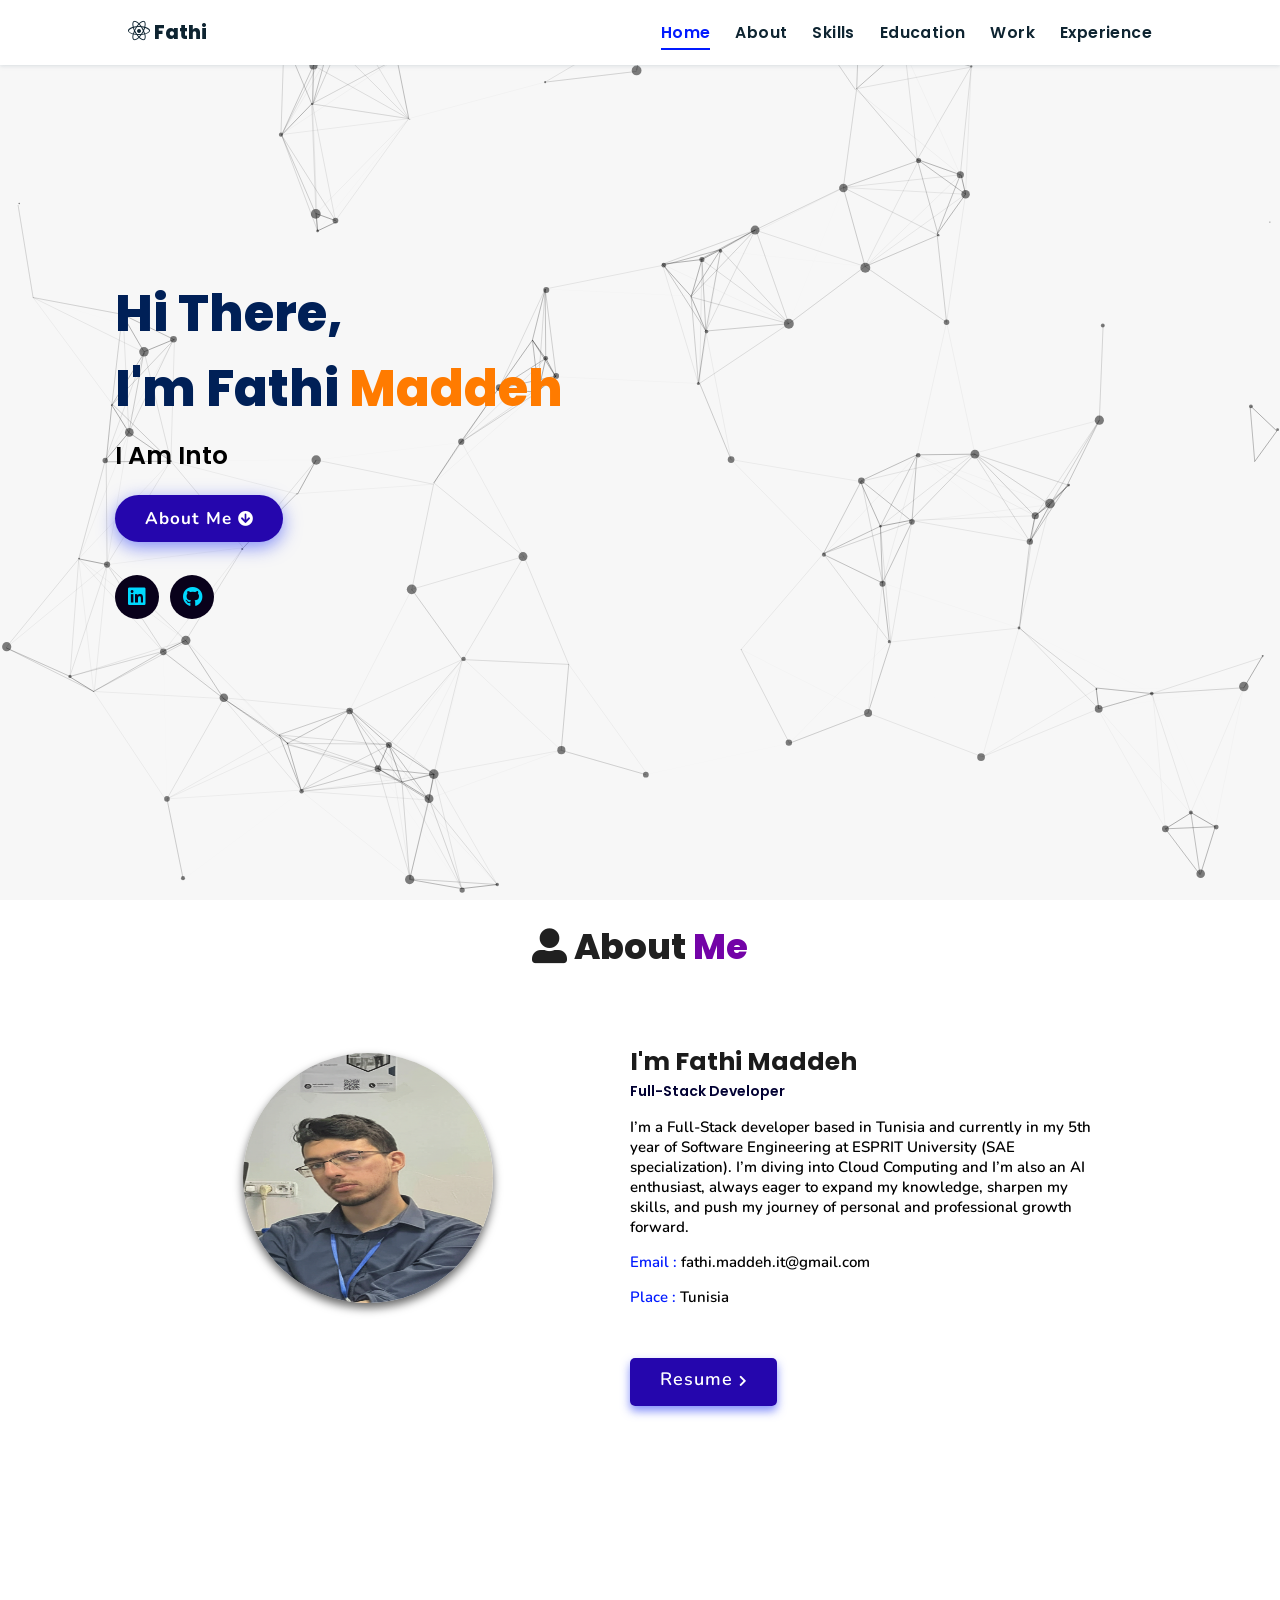
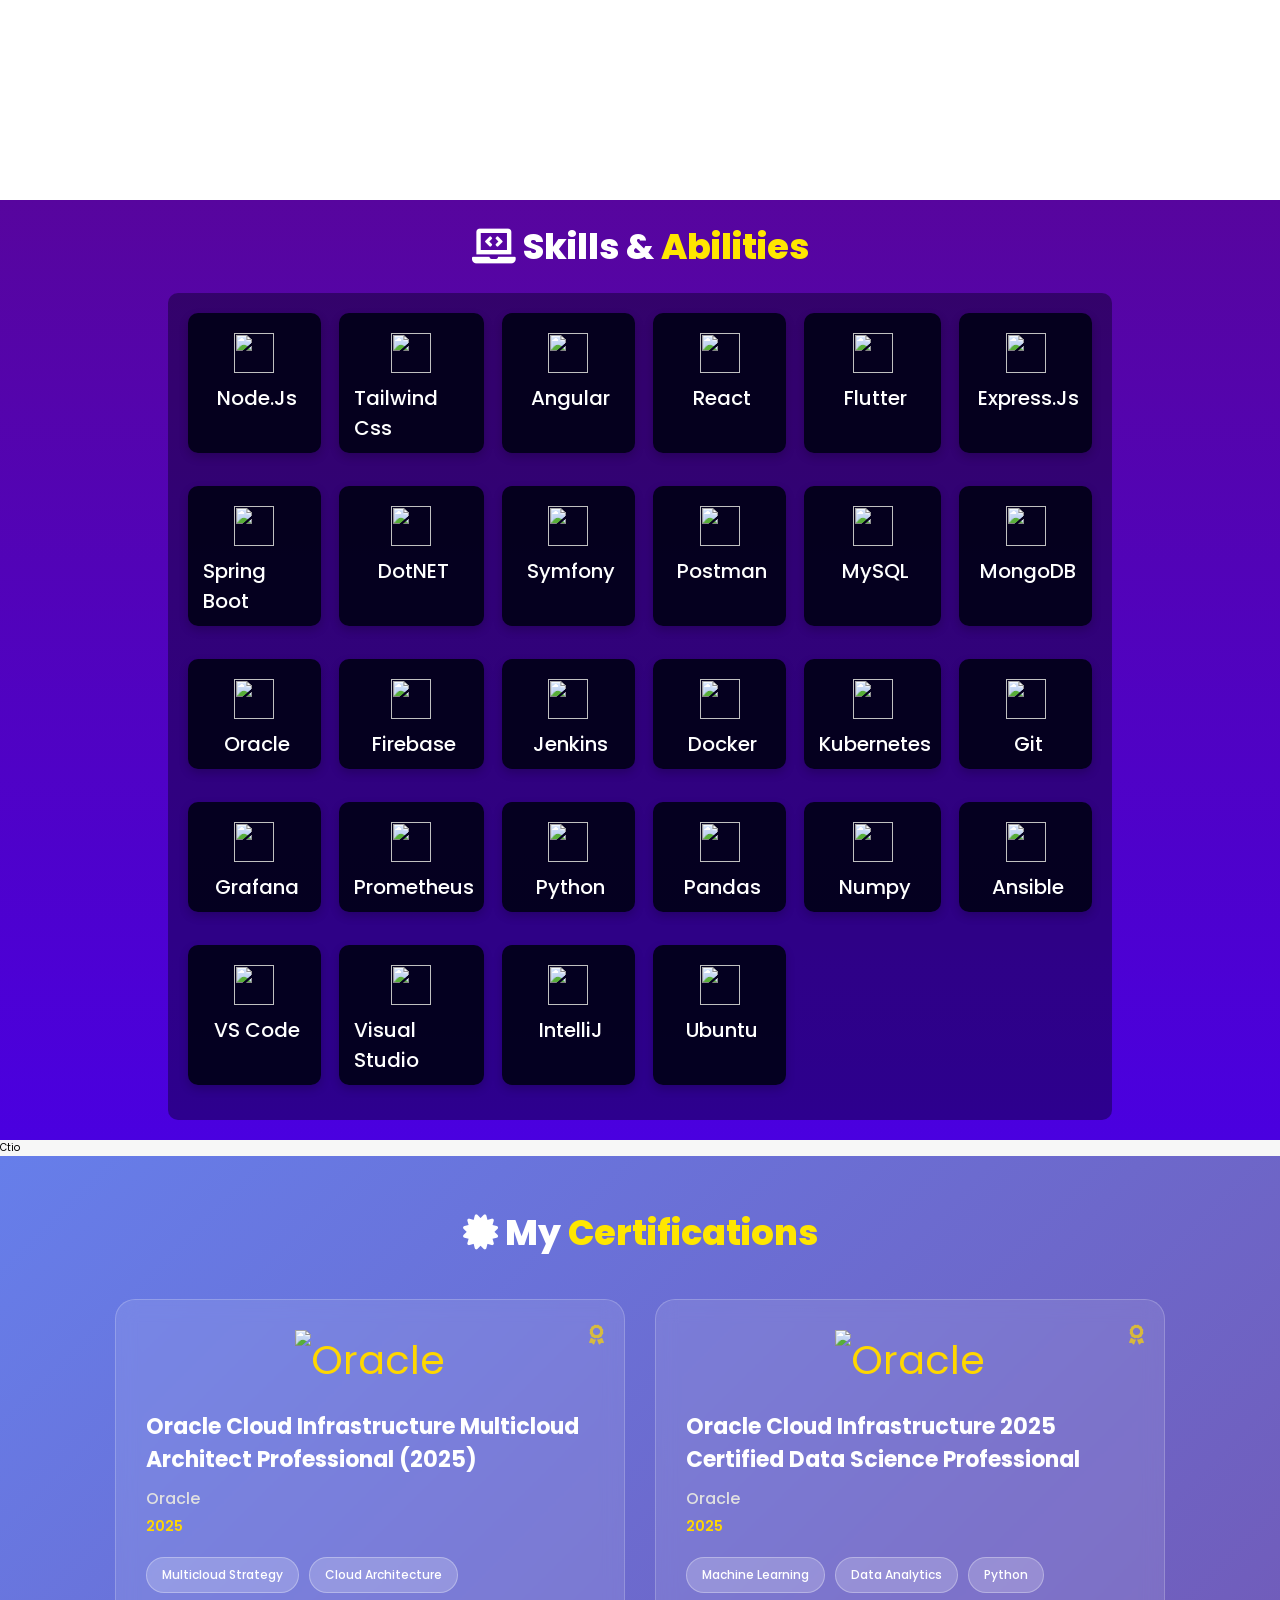
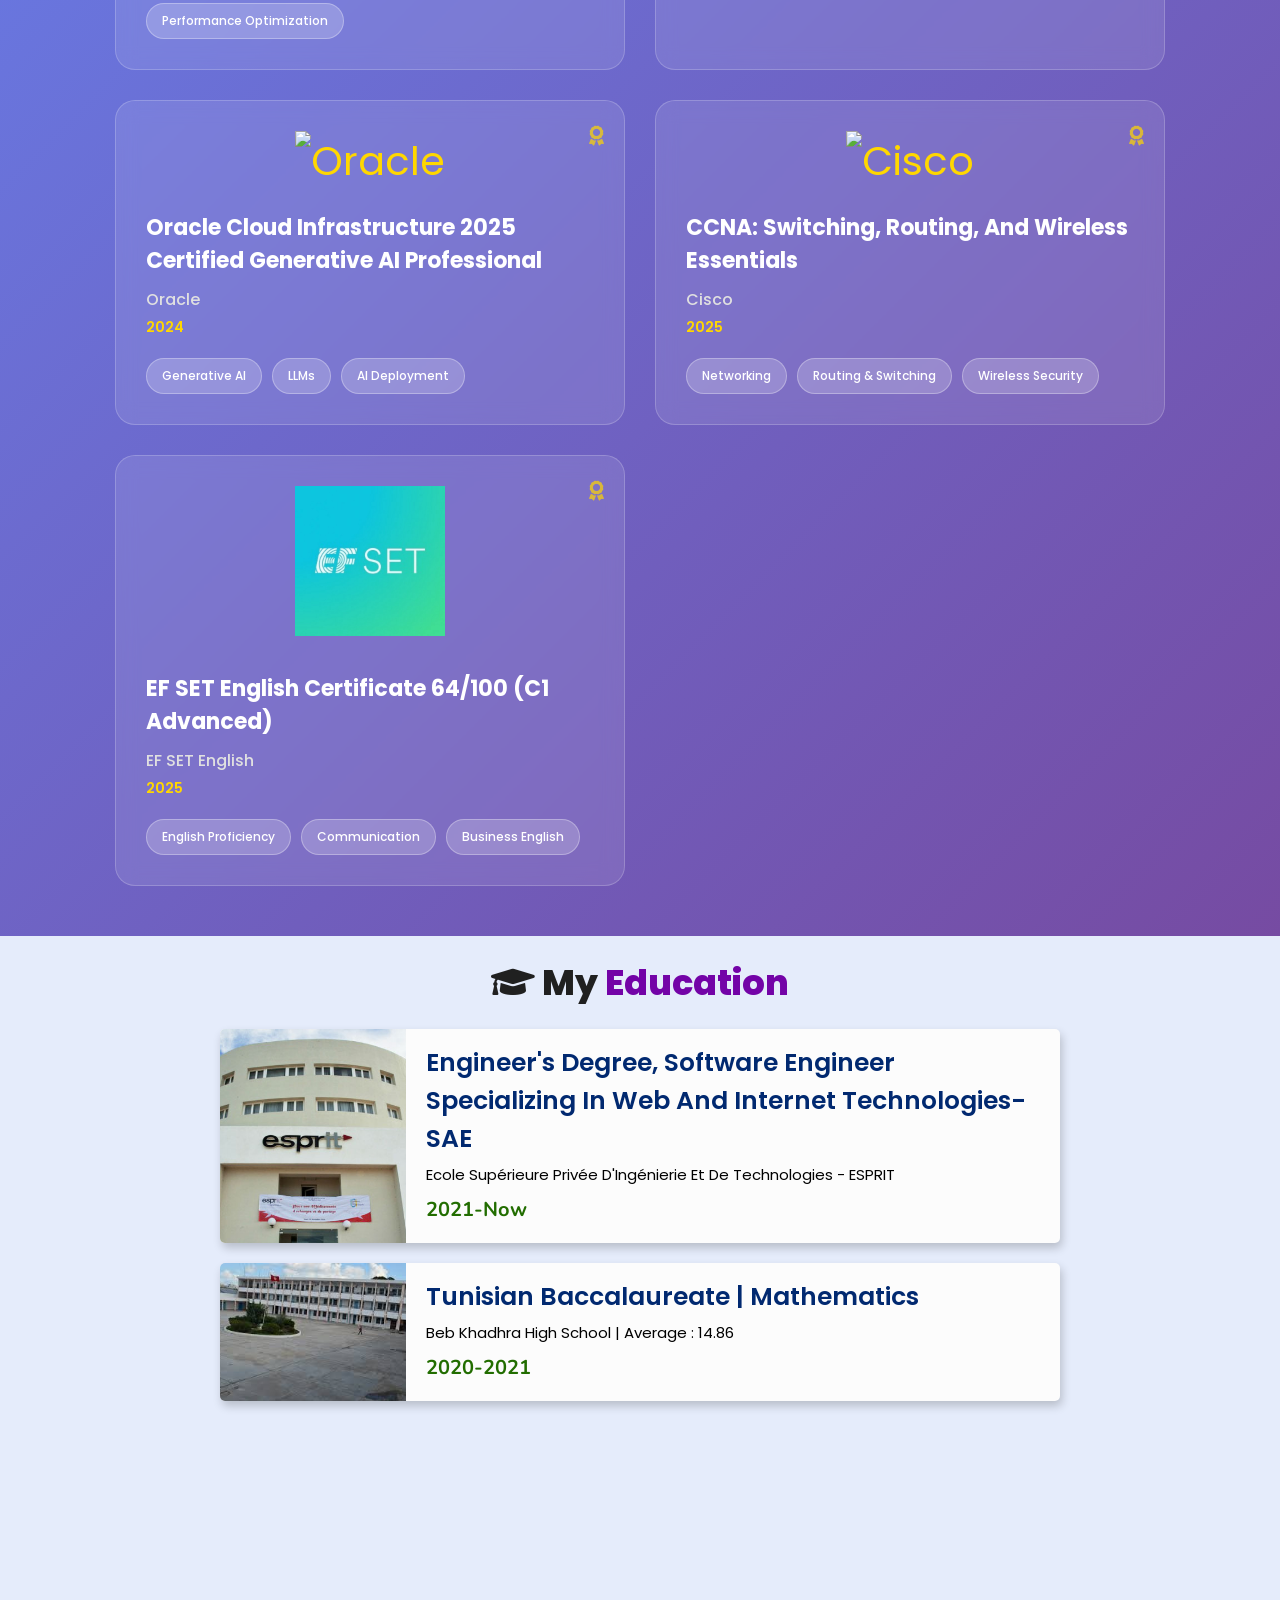
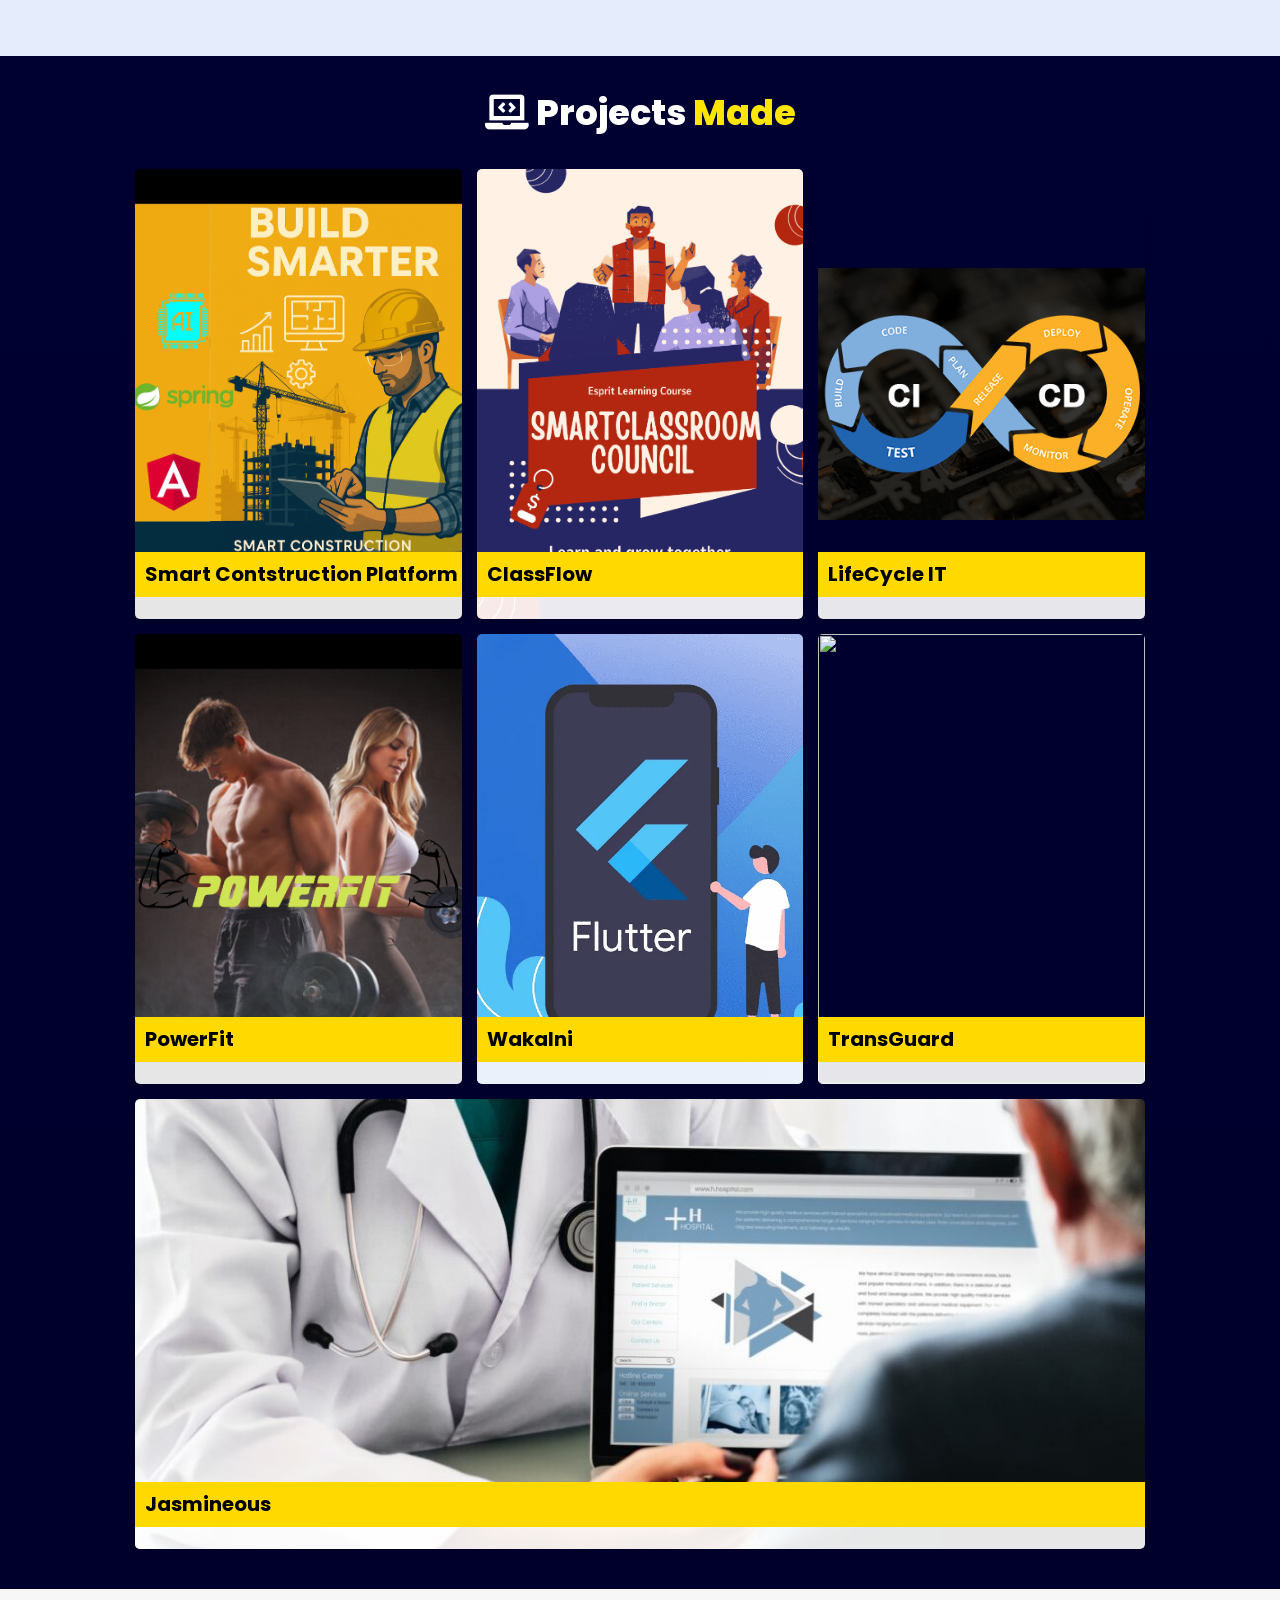
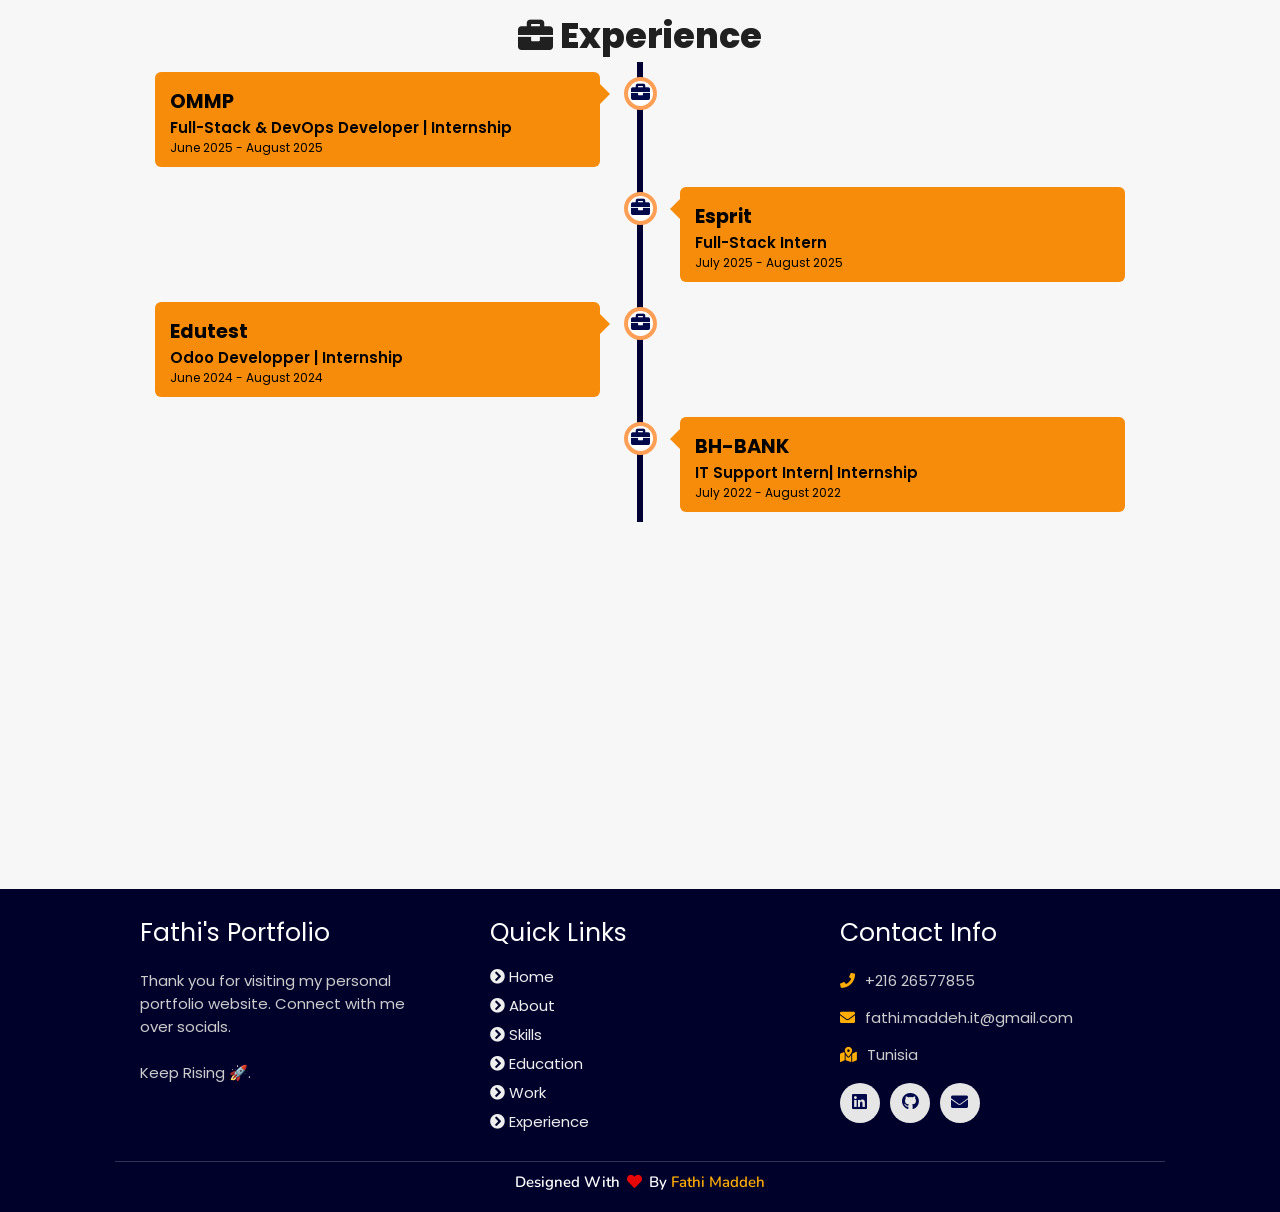
==== commit 355b41c3: "Portfolio update" ====
--- a/index.html
+++ b/index.html
@@ -701,7 +701,7 @@
           </div>
           <div class="content">
             <h3>Tunisian Baccalaureate | Mathematics</h3>
-            <p>Soukra High School | average : 14.86    </p>
+            <p>Beb khadhra High School | average : 14.86    </p>
             <h4>2020-2021</h4>
           </div>
         </div>
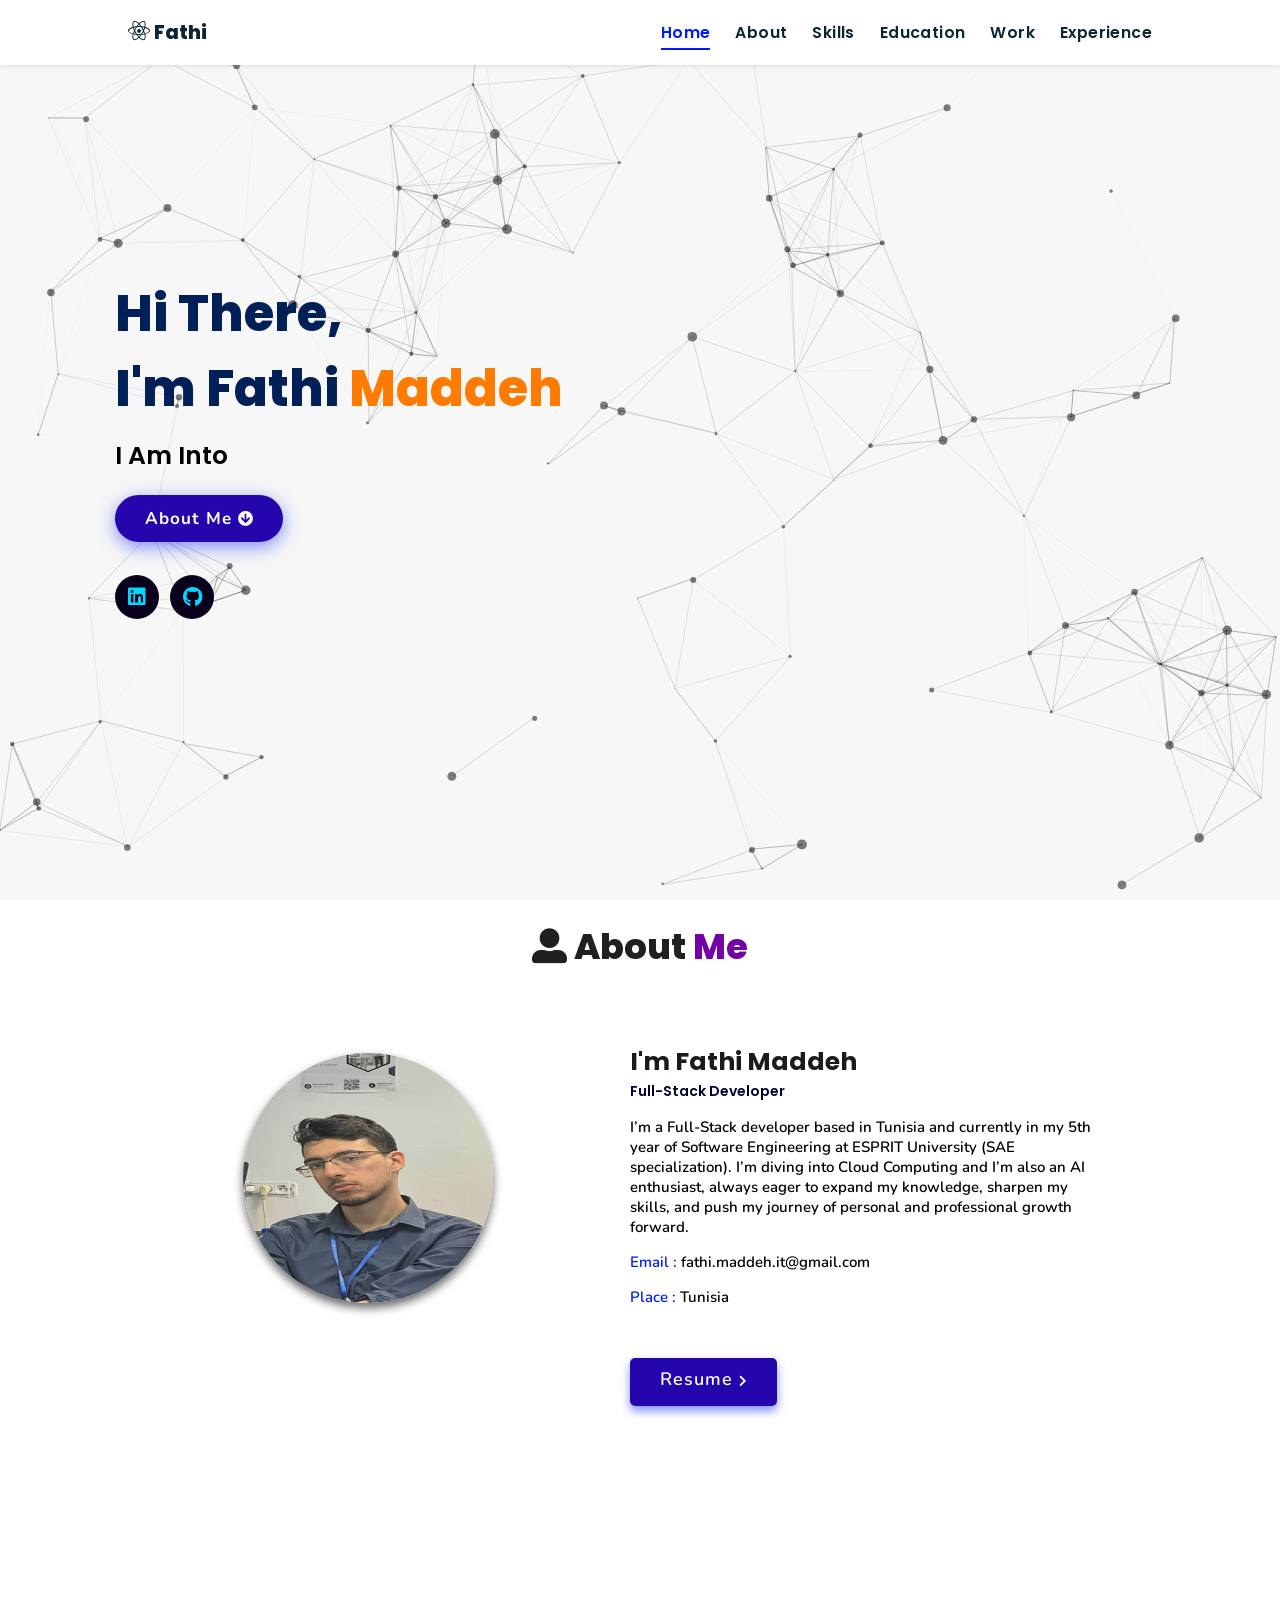
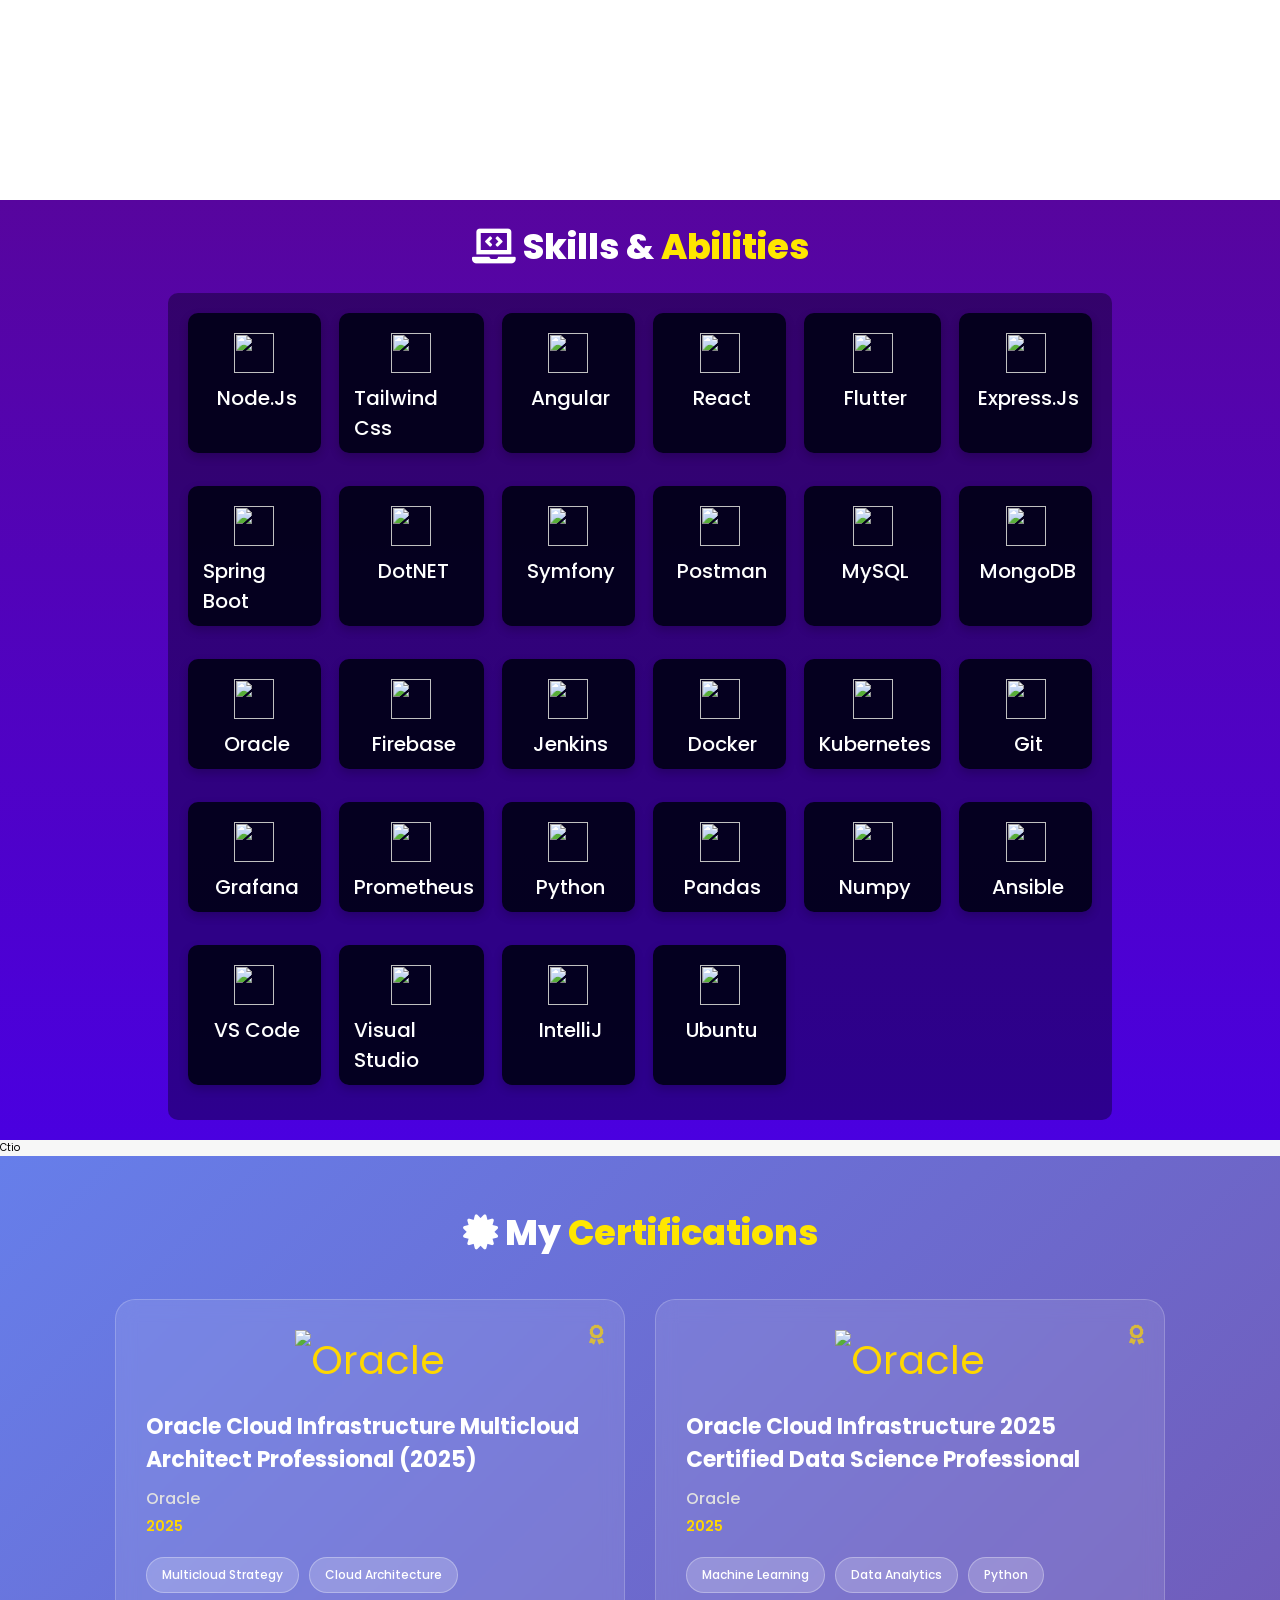
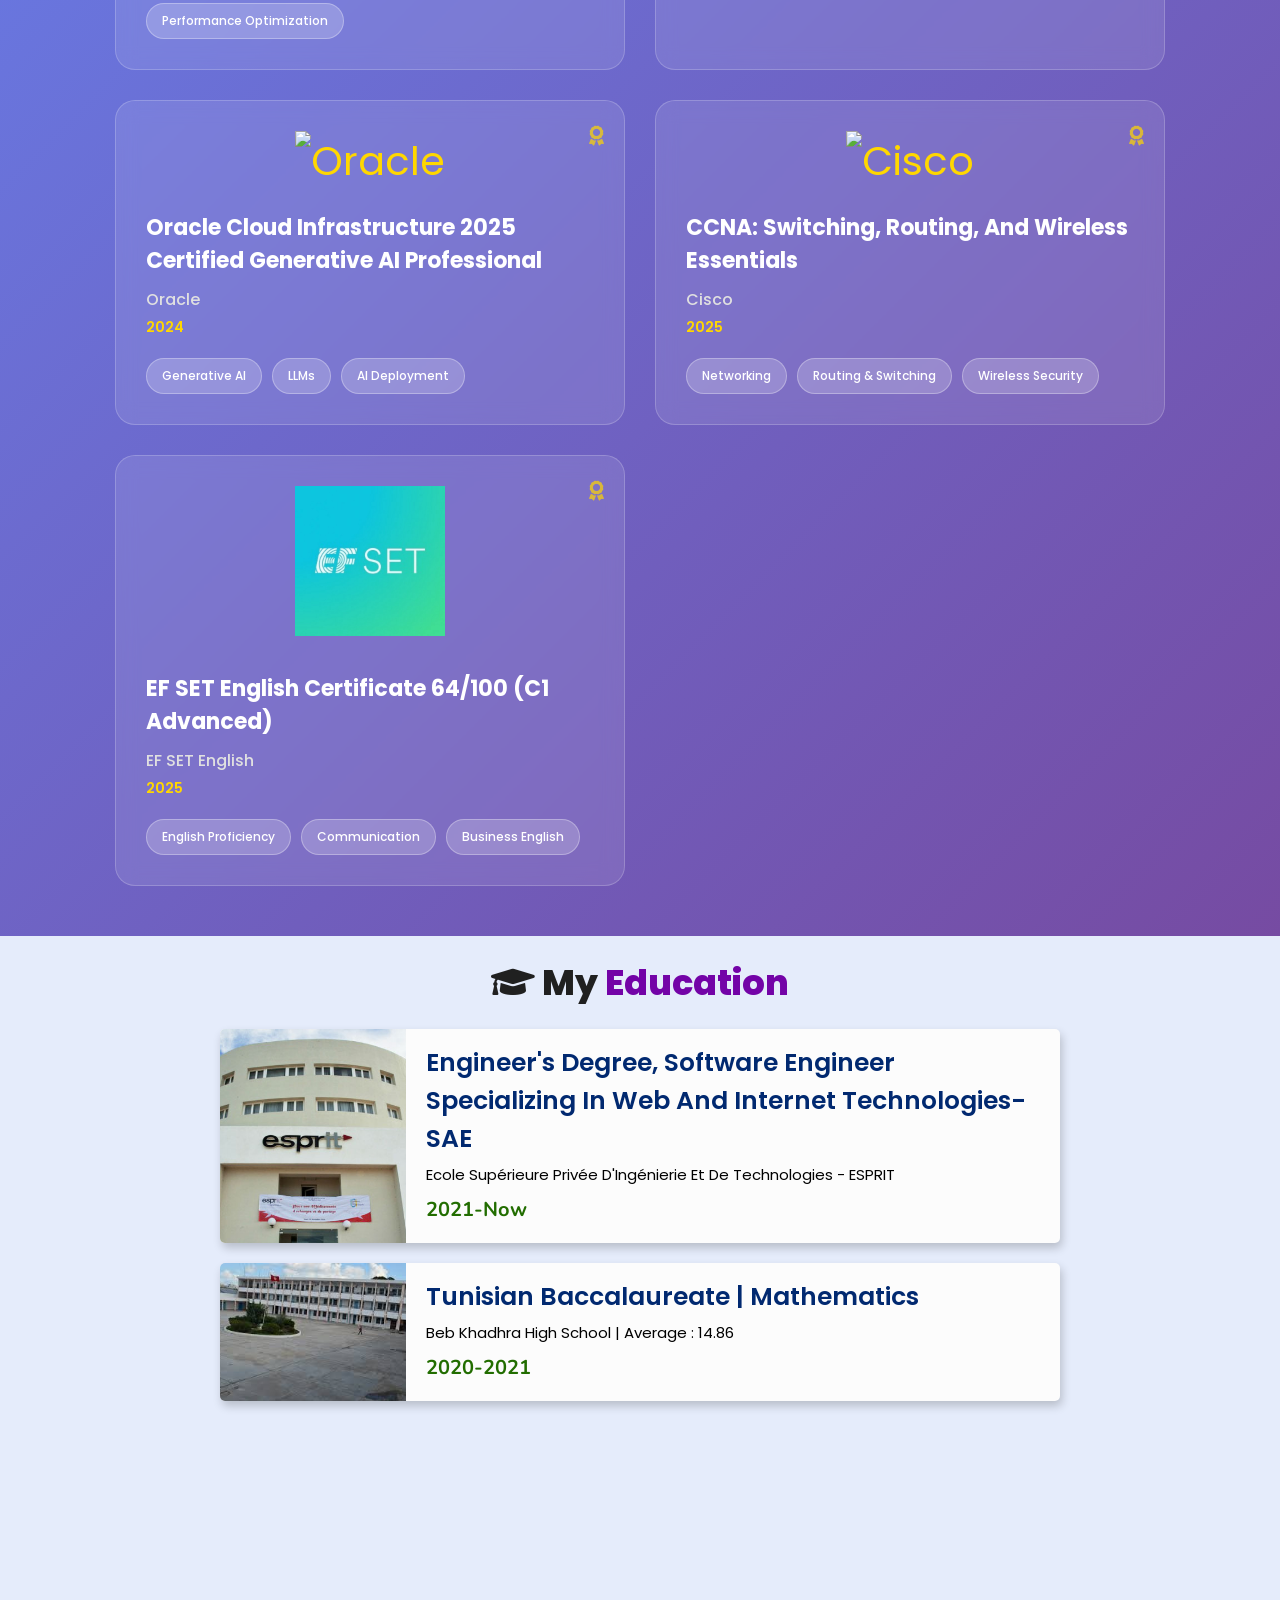
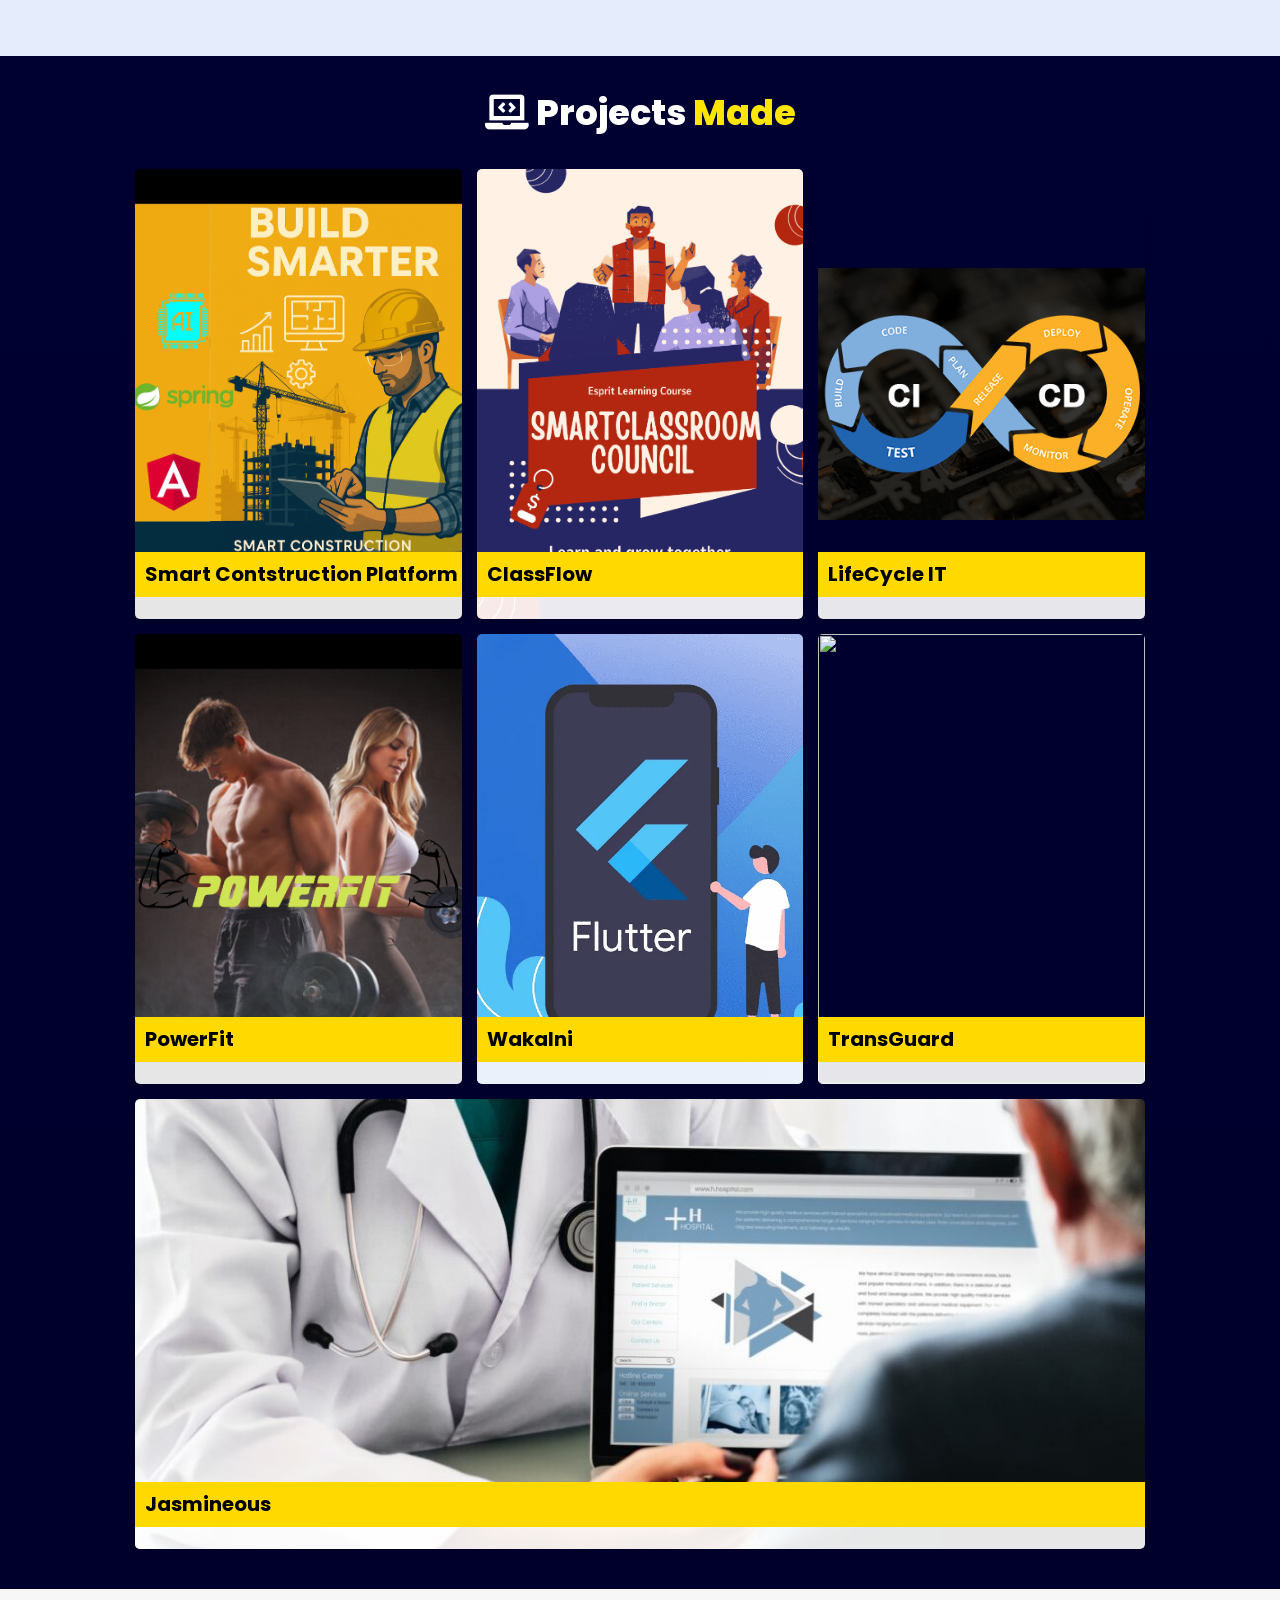
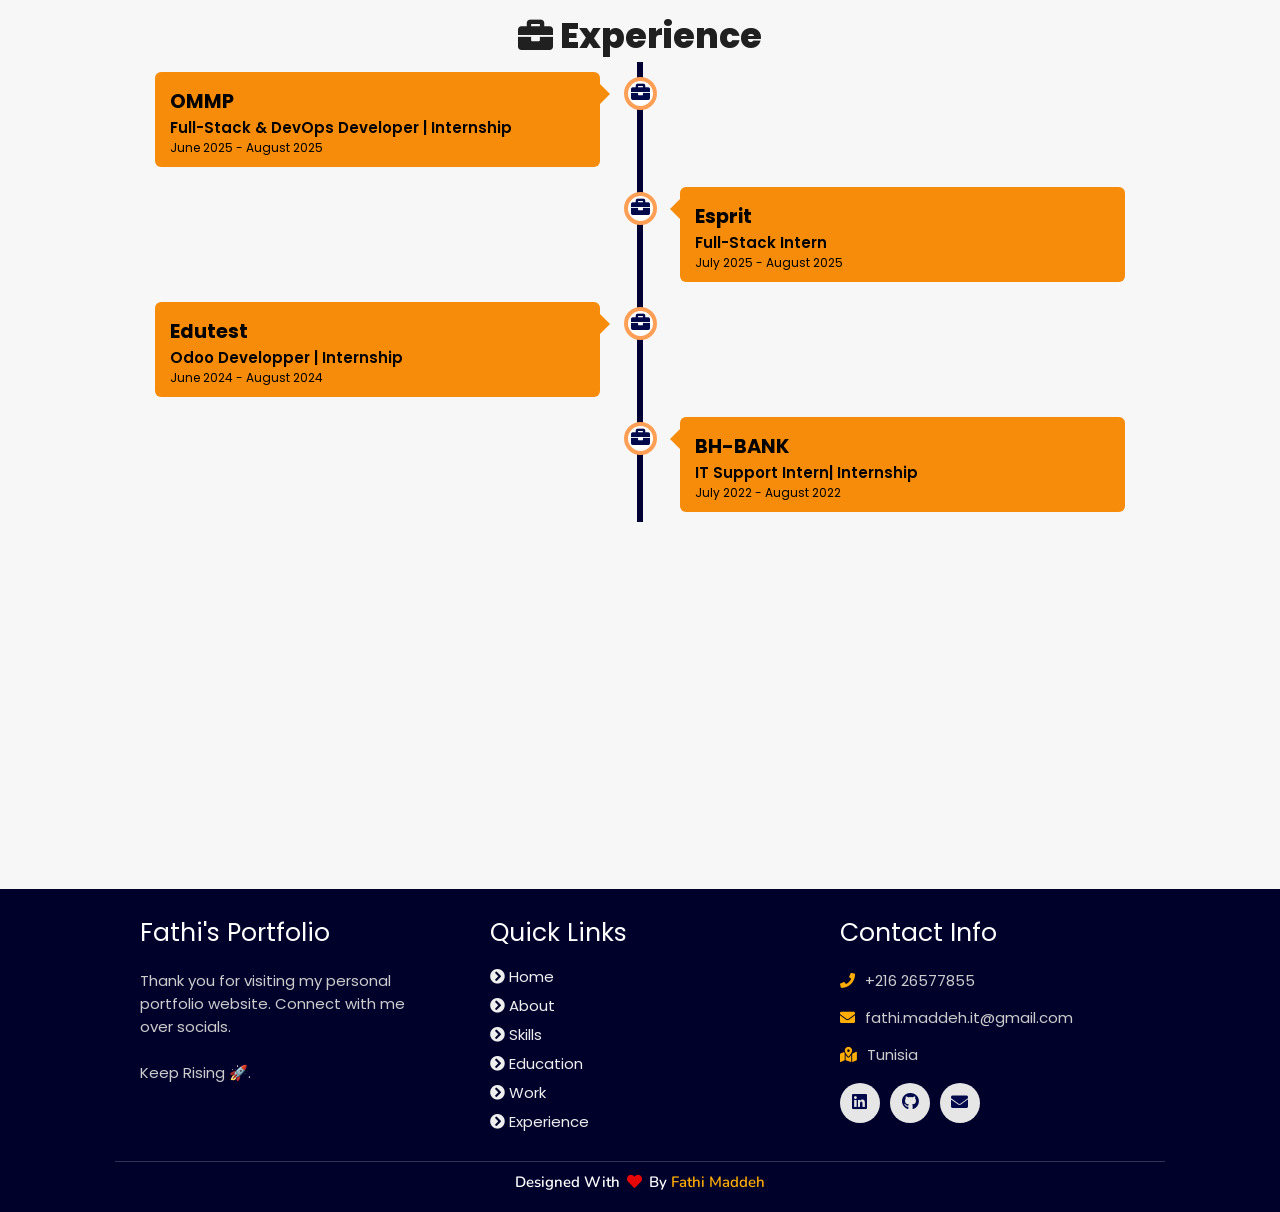
==== commit a1137ccf: "Portfolio update" ====
--- a/index.html
+++ b/index.html
@@ -149,7 +149,7 @@
 
           <div class="resumebtn">
             <a
-              href="./FATHI Maddeh-CV-EN.pdf.pdf"
+              href="./FATHI Maddeh-CV-EN.pdf"
               download="FATHI_Maddeh_CV_EN.pdf"
               class="btn"
             >
